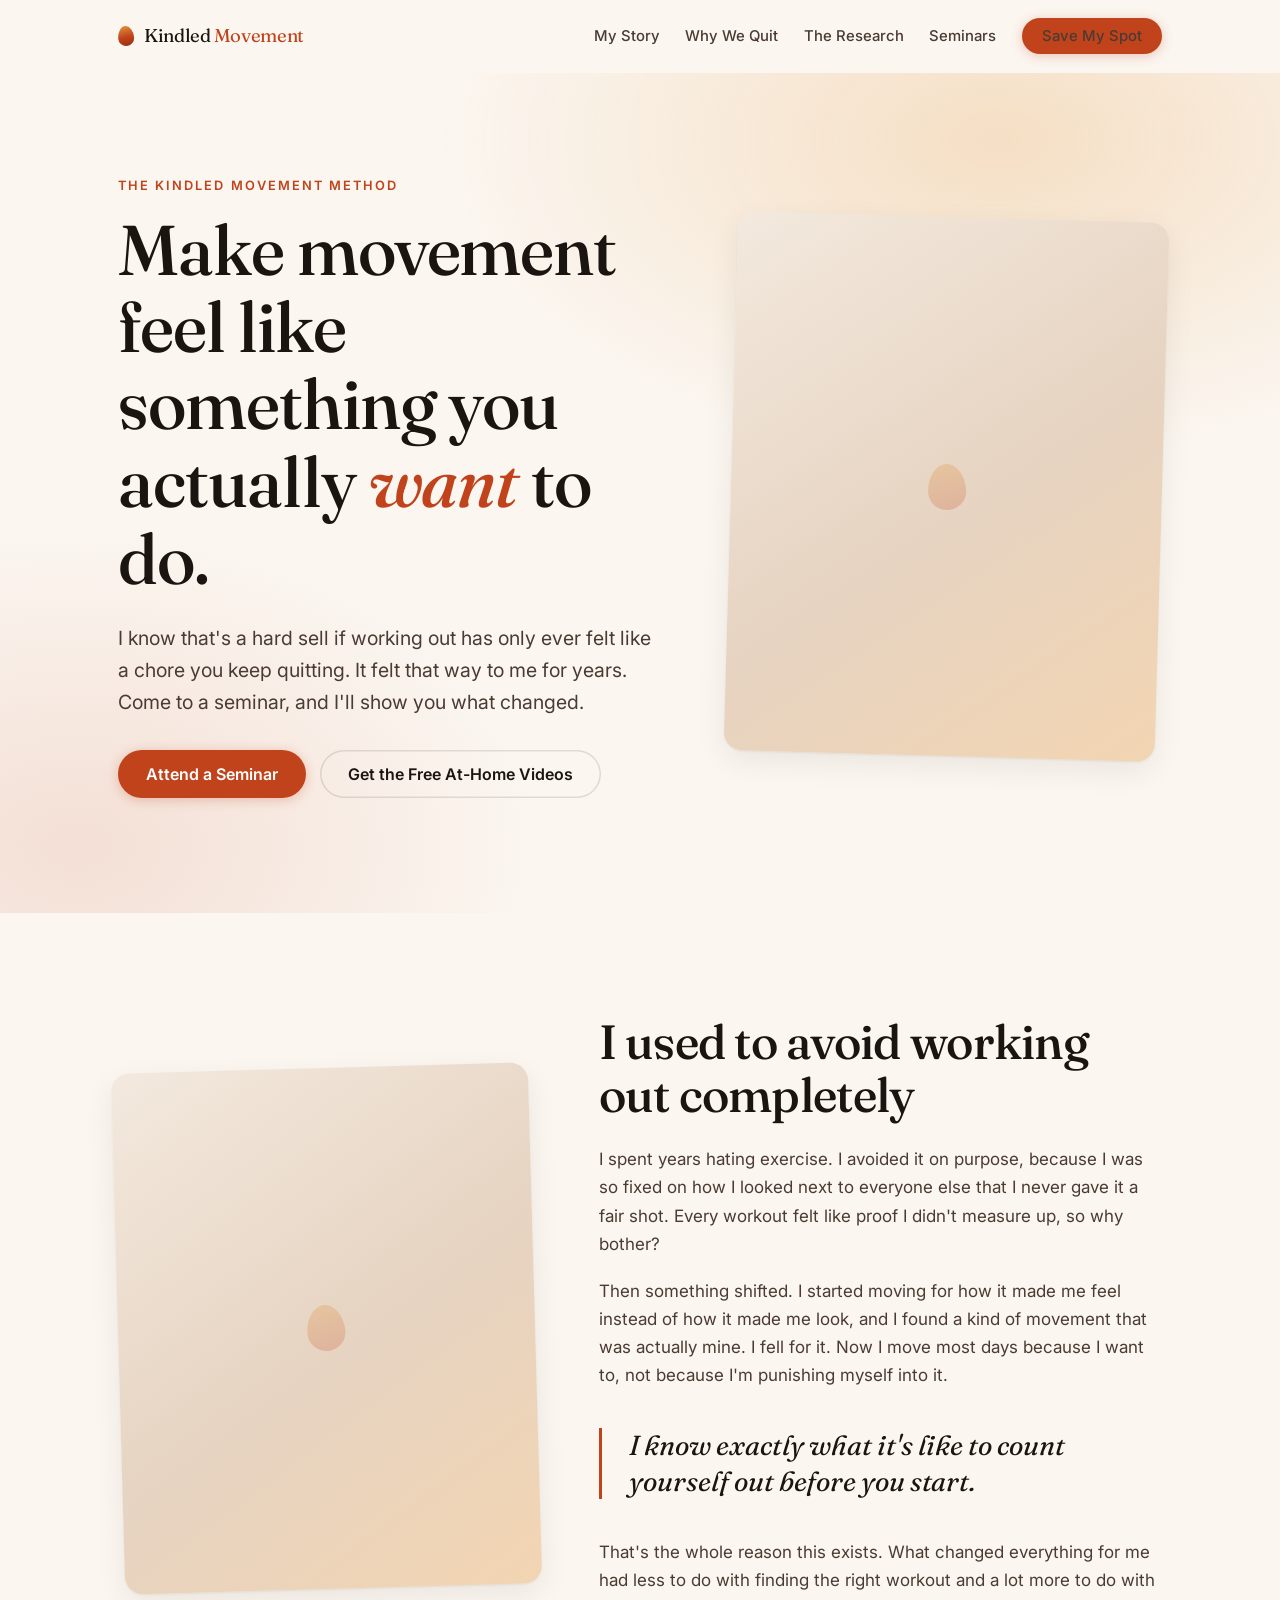
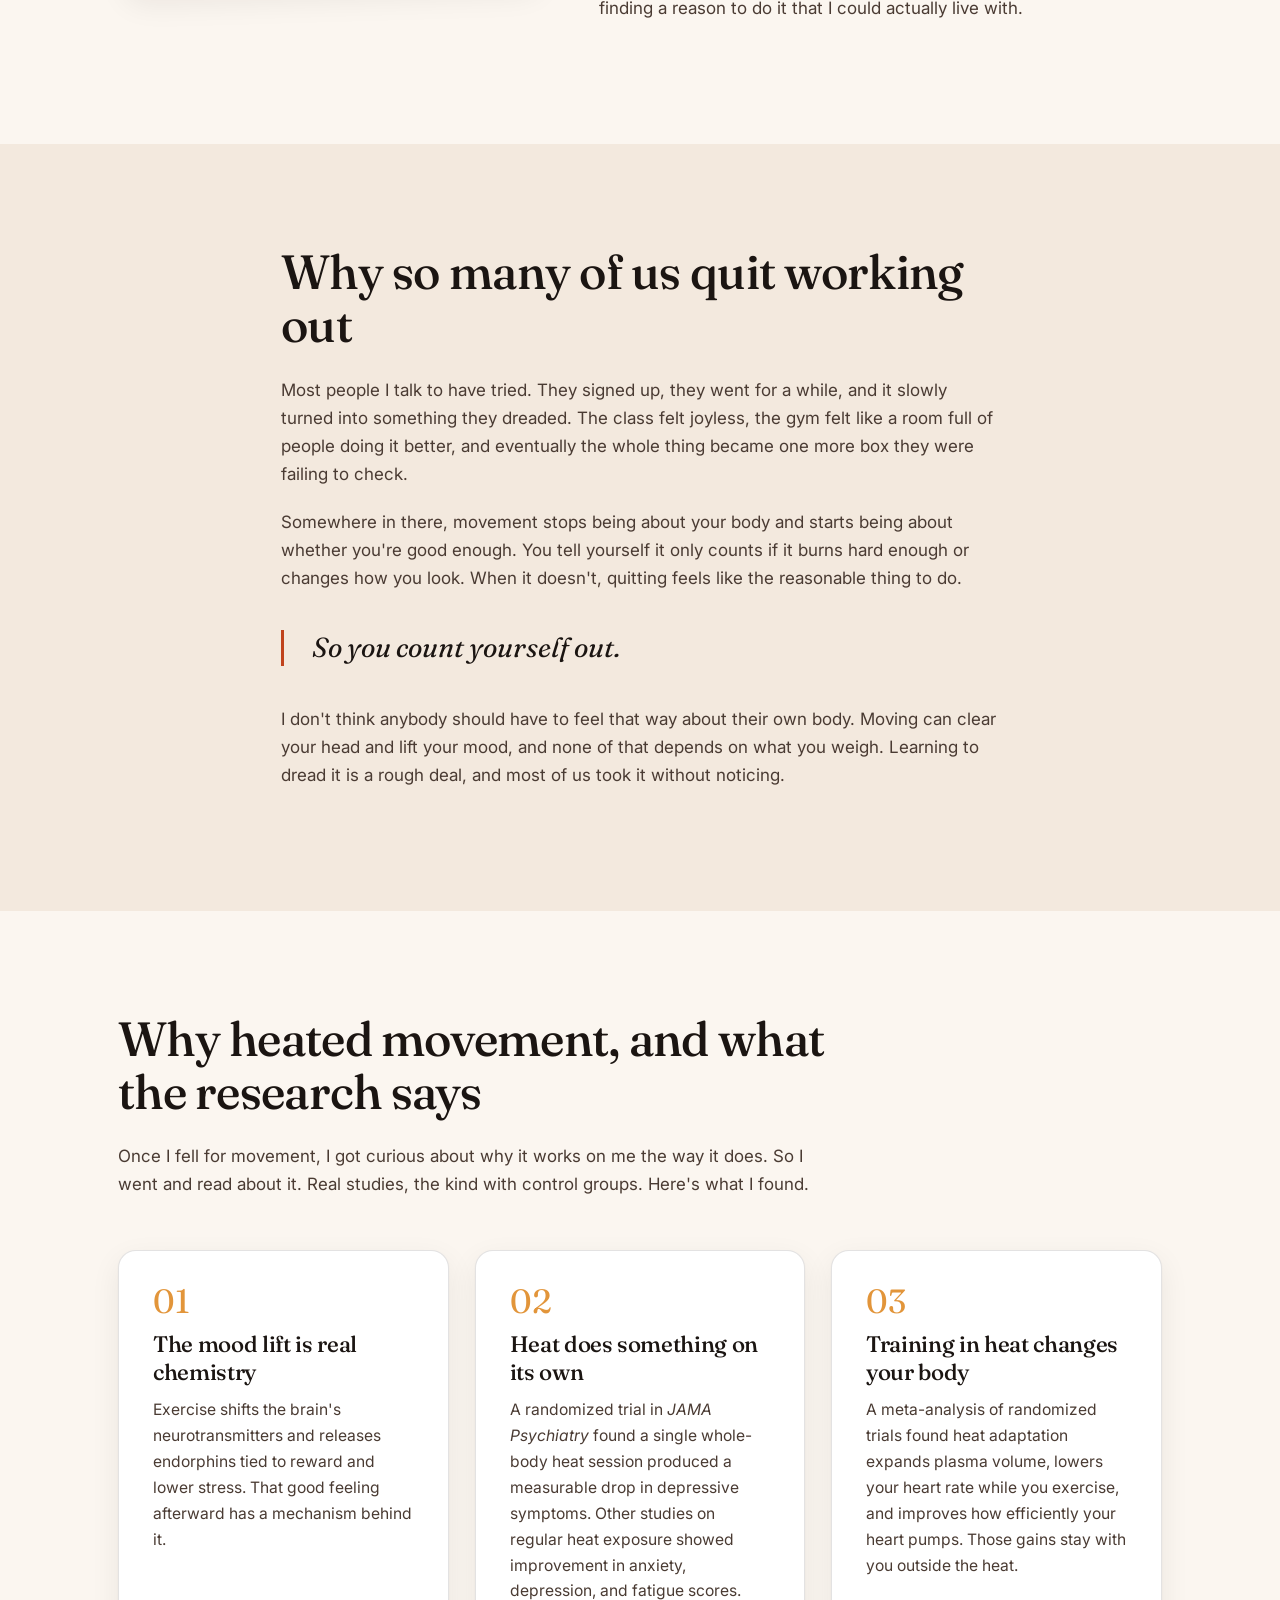
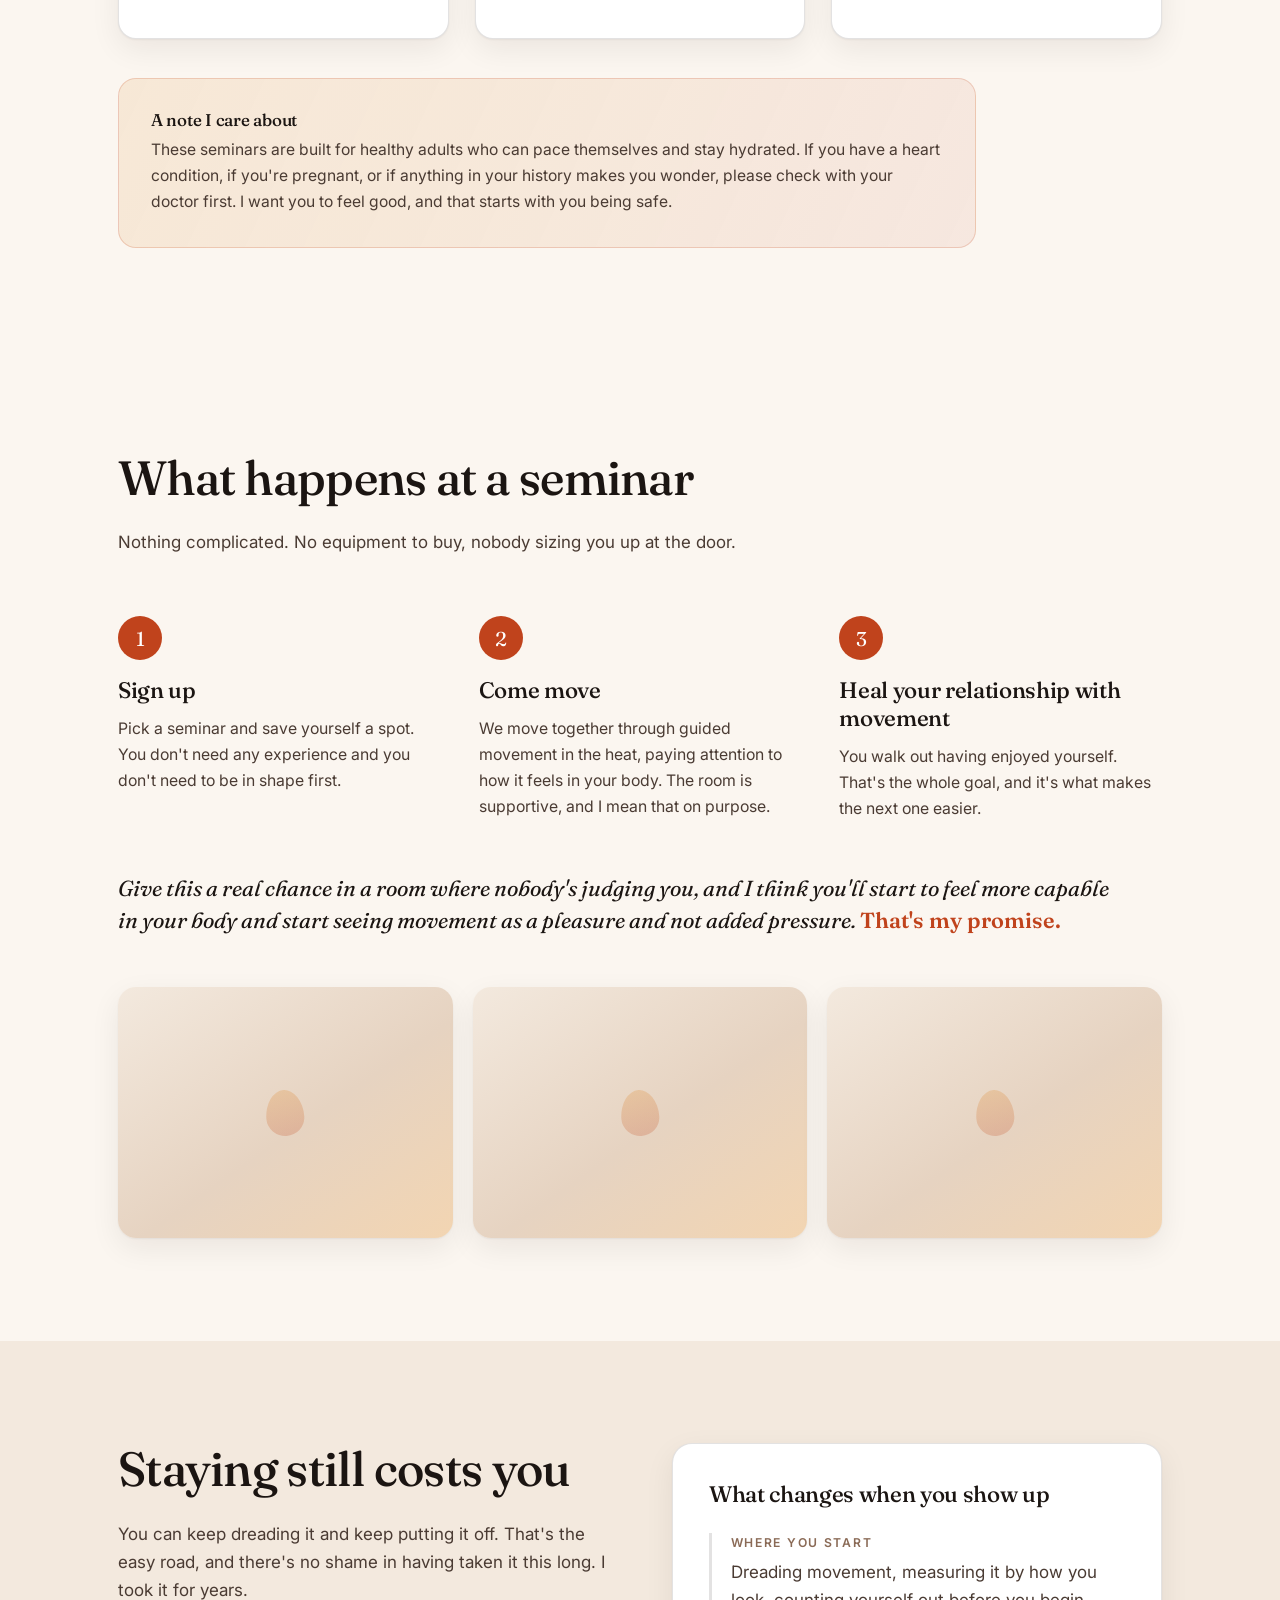
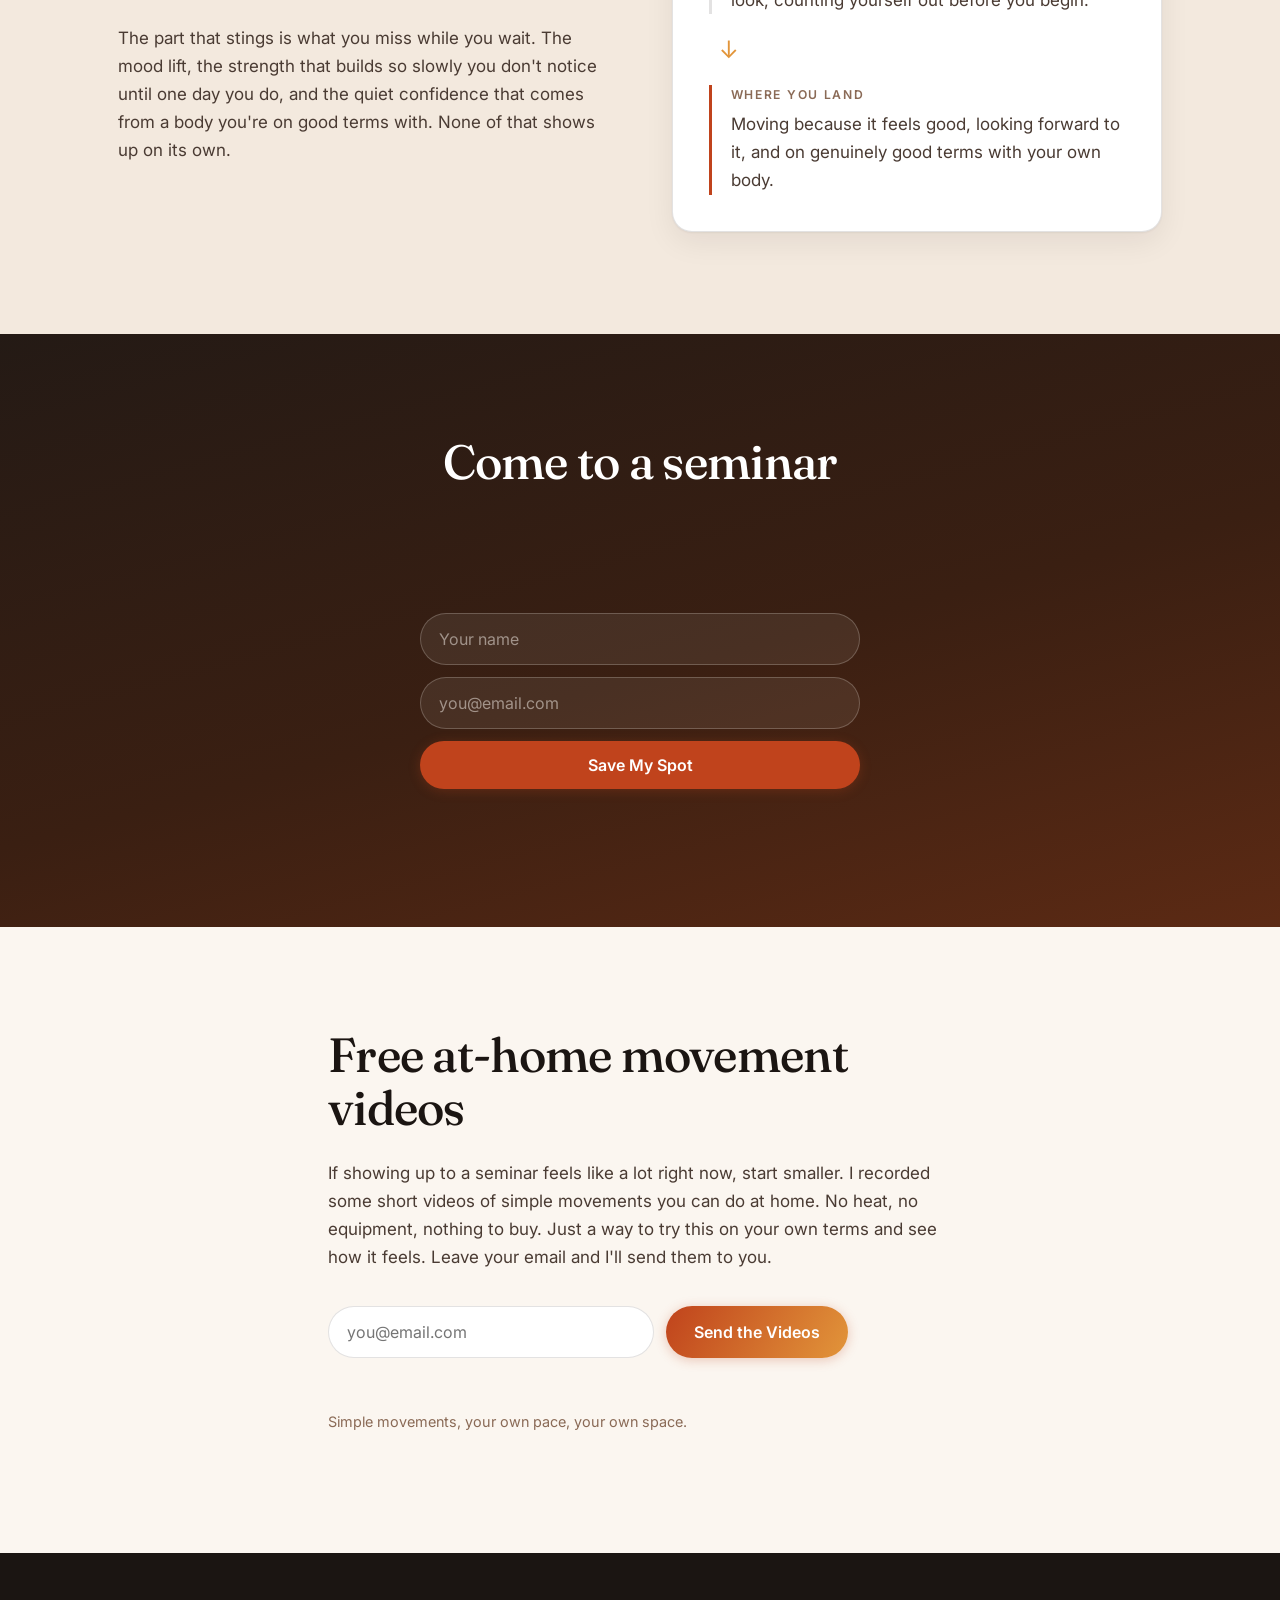
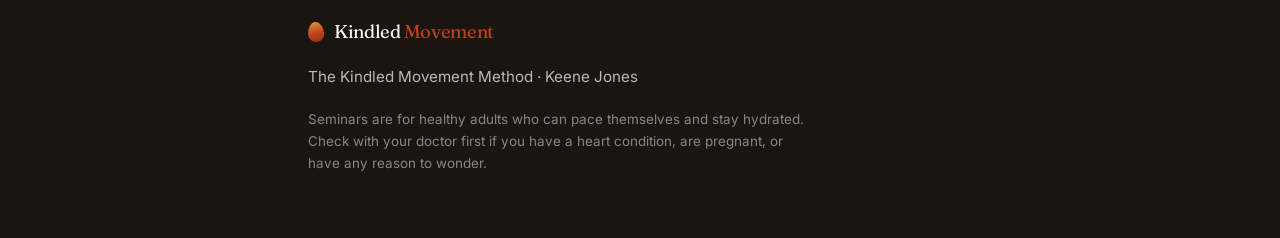
==== index.html @ 134e5f59 "Build The Kindled Movement Method landing site Static landing page for Keene Jones' movement seminar" ====
<!doctype html>
<html lang="en">
<head>
<meta charset="utf-8">
<meta name="viewport" content="width=device-width, initial-scale=1">
<title>The Kindled Movement Method | Keene Jones</title>
<meta name="description" content="Movement seminars built on how it makes you feel, not how it makes you look. Heated group movement for people who have counted themselves out.">
<meta name="robots" content="noindex, nofollow">
<meta property="og:title" content="The Kindled Movement Method">
<meta property="og:description" content="Make movement feel like something you actually want to do.">
<meta property="og:type" content="website">
<link rel="preconnect" href="https://fonts.googleapis.com">
<link rel="preconnect" href="https://fonts.gstatic.com" crossorigin>
<link href="https://fonts.googleapis.com/css2?family=Fraunces:opsz,wght@9..144,400;9..144,500;9..144,600&family=Inter:wght@400;500;600&display=swap" rel="stylesheet">
<link rel="stylesheet" href="styles.css">
<link rel="icon" href="data:image/svg+xml,<svg xmlns='http://www.w3.org/2000/svg' viewBox='0 0 100 100'><text y='.9em' font-size='90'>&#128293;</text></svg>">
</head>
<body>

<a class="skip" href="#main">Skip to content</a>

<header class="nav" id="nav">
  <div class="wrap nav-in">
    <a class="mark" href="#top">
      <span class="mark-flame" aria-hidden="true"></span>
      <span class="mark-text">Kindled<em>Movement</em></span>
    </a>
    <button class="nav-toggle" aria-expanded="false" aria-controls="nav-links"><span></span><span></span><span></span><span class="sr">Menu</span></button>
    <nav class="nav-links" id="nav-links">
      <a href="#story">My Story</a>
      <a href="#why">Why We Quit</a>
      <a href="#research">The Research</a>
      <a href="#seminar">Seminars</a>
      <a class="btn btn-sm" href="#signup">Save My Spot</a>
    </nav>
  </div>
</header>

<main id="main">

<section class="hero" id="top">
  <div class="hero-bg" aria-hidden="true"></div>
  <div class="wrap hero-in">
    <div class="hero-copy">
      <p class="eyebrow">The Kindled Movement Method</p>
      <h1>Make movement feel like something you actually <em>want</em> to do.</h1>
      <p class="lede">I know that's a hard sell if working out has only ever felt like a chore you keep quitting. It felt that way to me for years. Come to a seminar, and I'll show you what changed.</p>
      <div class="cta-row">
        <a class="btn" href="#signup">Attend a Seminar</a>
        <a class="btn btn-ghost" href="#videos">Get the Free At-Home Videos</a>
      </div>
    </div>
    <figure class="hero-fig">
      <div class="ph ph-portrait" data-slot="hero"></div>
    </figure>
  </div>
</section>

<section class="section story" id="story">
  <div class="wrap grid-2">
    <figure class="story-fig">
      <div class="ph ph-portrait" data-slot="story"></div>
    </figure>
    <div class="prose">
      <h2>I used to avoid working out completely</h2>
      <p>I spent years hating exercise. I avoided it on purpose, because I was so fixed on how I looked next to everyone else that I never gave it a fair shot. Every workout felt like proof I didn't measure up, so why bother?</p>
      <p>Then something shifted. I started moving for how it made me feel instead of how it made me look, and I found a kind of movement that was actually mine. I fell for it. Now I move most days because I want to, not because I'm punishing myself into it.</p>
      <p class="pull">I know exactly what it's like to count yourself out before you start.</p>
      <p>That's the whole reason this exists. What changed everything for me had less to do with finding the right workout and a lot more to do with finding a reason to do it that I could actually live with.</p>
    </div>
  </div>
</section>

<section class="section band" id="why">
  <div class="wrap prose prose-wide">
    <h2>Why so many of us quit working out</h2>
    <p>Most people I talk to have tried. They signed up, they went for a while, and it slowly turned into something they dreaded. The class felt joyless, the gym felt like a room full of people doing it better, and eventually the whole thing became one more box they were failing to check.</p>
    <p>Somewhere in there, movement stops being about your body and starts being about whether you're good enough. You tell yourself it only counts if it burns hard enough or changes how you look. When it doesn't, quitting feels like the reasonable thing to do.</p>
    <p class="pull">So you count yourself out.</p>
    <p>I don't think anybody should have to feel that way about their own body. Moving can clear your head and lift your mood, and none of that depends on what you weigh. Learning to dread it is a rough deal, and most of us took it without noticing.</p>
  </div>
</section>

<section class="section research" id="research">
  <div class="wrap">
    <div class="sec-head">
      <h2>Why heated movement, and what the research says</h2>
      <p class="sec-sub">Once I fell for movement, I got curious about why it works on me the way it does. So I went and read about it. Real studies, the kind with control groups. Here's what I found.</p>
    </div>
    <ol class="cards">
      <li class="card">
        <span class="card-num">01</span>
        <h3>The mood lift is real chemistry</h3>
        <p>Exercise shifts the brain's neurotransmitters and releases endorphins tied to reward and lower stress. That good feeling afterward has a mechanism behind it.</p>
      </li>
      <li class="card">
        <span class="card-num">02</span>
        <h3>Heat does something on its own</h3>
        <p>A randomized trial in <em>JAMA Psychiatry</em> found a single whole-body heat session produced a measurable drop in depressive symptoms. Other studies on regular heat exposure showed improvement in anxiety, depression, and fatigue scores.</p>
      </li>
      <li class="card">
        <span class="card-num">03</span>
        <h3>Training in heat changes your body</h3>
        <p>A meta-analysis of randomized trials found heat adaptation expands plasma volume, lowers your heart rate while you exercise, and improves how efficiently your heart pumps. Those gains stay with you outside the heat.</p>
      </li>
    </ol>
    <aside class="note">
      <h4>A note I care about</h4>
      <p>These seminars are built for healthy adults who can pace themselves and stay hydrated. If you have a heart condition, if you're pregnant, or if anything in your history makes you wonder, please check with your doctor first. I want you to feel good, and that starts with you being safe.</p>
    </aside>
  </div>
</section>

<section class="section seminar" id="seminar">
  <div class="wrap">
    <div class="sec-head">
      <h2>What happens at a seminar</h2>
      <p class="sec-sub">Nothing complicated. No equipment to buy, nobody sizing you up at the door.</p>
    </div>
    <ol class="steps">
      <li class="step">
        <span class="step-n">1</span>
        <h3>Sign up</h3>
        <p>Pick a seminar and save yourself a spot. You don't need any experience and you don't need to be in shape first.</p>
      </li>
      <li class="step">
        <span class="step-n">2</span>
        <h3>Come move</h3>
        <p>We move together through guided movement in the heat, paying attention to how it feels in your body. The room is supportive, and I mean that on purpose.</p>
      </li>
      <li class="step">
        <span class="step-n">3</span>
        <h3>Heal your relationship with movement</h3>
        <p>You walk out having enjoyed yourself. That's the whole goal, and it's what makes the next one easier.</p>
      </li>
    </ol>
    <p class="promise">Give this a real chance in a room where nobody's judging you, and I think you'll start to feel more capable in your body and start seeing movement as a pleasure and not added pressure. <strong>That's my promise.</strong></p>
    <div class="strip">
      <div class="ph ph-wide" data-slot="strip-1"></div>
      <div class="ph ph-wide" data-slot="strip-2"></div>
      <div class="ph ph-wide" data-slot="strip-3"></div>
    </div>
  </div>
</section>

<section class="section band cost">
  <div class="wrap">
    <div class="grid-2 cost-in">
      <div class="prose">
        <h2>Staying still costs you</h2>
        <p>You can keep dreading it and keep putting it off. That's the easy road, and there's no shame in having taken it this long. I took it for years.</p>
        <p>The part that stings is what you miss while you wait. The mood lift, the strength that builds so slowly you don't notice until one day you do, and the quiet confidence that comes from a body you're on good terms with. None of that shows up on its own.</p>
      </div>
      <div class="shift">
        <h3>What changes when you show up</h3>
        <div class="shift-row">
          <p class="shift-label">Where you start</p>
          <p class="shift-val">Dreading movement, measuring it by how you look, counting yourself out before you begin.</p>
        </div>
        <div class="shift-arrow" aria-hidden="true">&#8595;</div>
        <div class="shift-row shift-end">
          <p class="shift-label">Where you land</p>
          <p class="shift-val">Moving because it feels good, looking forward to it, and on genuinely good terms with your own body.</p>
        </div>
      </div>
    </div>
  </div>
</section>

<section class="section signup" id="signup">
  <div class="wrap narrow center">
    <h2>Come to a seminar</h2>
    <p class="lede">One is enough to feel the difference. Come move with us and see what happens.</p>
    <form class="form" id="spot-form" novalidate>
      <label class="sr" for="spot-name">Your name</label>
      <input id="spot-name" name="name" type="text" placeholder="Your name" autocomplete="name" required>
      <label class="sr" for="spot-email">Your email</label>
      <input id="spot-email" name="email" type="email" placeholder="you@email.com" autocomplete="email" required>
      <button class="btn" type="submit">Save My Spot</button>
      <p class="form-msg" role="status" aria-live="polite"></p>
    </form>
  </div>
</section>

<section class="section videos" id="videos">
  <div class="wrap narrow">
    <h2>Free at-home movement videos</h2>
    <p>If showing up to a seminar feels like a lot right now, start smaller. I recorded some short videos of simple movements you can do at home. No heat, no equipment, nothing to buy. Just a way to try this on your own terms and see how it feels. Leave your email and I'll send them to you.</p>
    <form class="form form-inline" id="video-form" novalidate>
      <label class="sr" for="vid-email">Your email</label>
      <input id="vid-email" name="email" type="email" placeholder="you@email.com" autocomplete="email" required>
      <button class="btn btn-glow" type="submit">Send the Videos</button>
      <p class="form-msg" role="status" aria-live="polite"></p>
    </form>
    <p class="fine">Simple movements, your own pace, your own space.</p>
  </div>
</section>

</main>

<footer class="footer">
  <div class="wrap footer-in">
    <p class="mark mark-foot"><span class="mark-flame" aria-hidden="true"></span> <span class="mark-text">Kindled<em>Movement</em></span></p>
    <p class="footer-by">The Kindled Movement Method &middot; Keene Jones</p>
    <p class="footer-fine">Seminars are for healthy adults who can pace themselves and stay hydrated. Check with your doctor first if you have a heart condition, are pregnant, or have any reason to wonder.</p>
  </div>
</footer>

<script src="script.js"></script>
</body>
</html>
---- styles.css ----
/* The Kindled Movement Method -- Keene Jones */

:root{
  --ink:#1B1512;
  --ink-soft:#4A3B33;
  --paper:#FBF6F0;
  --paper-2:#F3E9DE;
  --ember:#C0431C;
  --ember-dk:#96300F;
  --glow:#E2953A;
  --clay:#8A6A56;
  --line:rgba(27,21,18,.12);
  --shadow:0 1px 2px rgba(27,21,18,.05), 0 10px 30px rgba(27,21,18,.07);
  --sans:"Inter",-apple-system,BlinkMacSystemFont,"Segoe UI",Helvetica,Arial,sans-serif;
  --serif:"Fraunces",Georgia,"Times New Roman",serif;
  --wrap:1140px;
  --pad:clamp(20px,5vw,48px);
}

*,*::before,*::after{box-sizing:border-box}
html{-webkit-text-size-adjust:100%;scroll-behavior:smooth}
@media (prefers-reduced-motion:reduce){html{scroll-behavior:auto}}

body{
  margin:0;
  background:var(--paper);
  color:var(--ink);
  font-family:var(--sans);
  font-size:17px;
  line-height:1.65;
  -webkit-font-smoothing:antialiased;
}

img{max-width:100%;display:block}
h1,h2,h3,h4{font-family:var(--serif);font-weight:500;line-height:1.1;letter-spacing:-.015em;margin:0 0 .5em}
h1{font-size:clamp(2.5rem,6vw,4.4rem)}
h2{font-size:clamp(1.9rem,4vw,3rem)}
h3{font-size:clamp(1.15rem,2vw,1.4rem);line-height:1.25}
p{margin:0 0 1.15em}
em{font-style:italic}

.wrap{width:100%;max-width:var(--wrap);margin:0 auto;padding-inline:var(--pad)}
.wrap.narrow{max-width:720px}
.center{text-align:center}
.sr{position:absolute;width:1px;height:1px;padding:0;margin:-1px;overflow:hidden;clip:rect(0 0 0 0);white-space:nowrap;border:0}
.skip{position:absolute;left:-9999px;top:0;background:var(--ink);color:var(--paper);padding:12px 18px;z-index:100}
.skip:focus{left:8px;top:8px}
:focus-visible{outline:2.5px solid var(--ember);outline-offset:3px;border-radius:2px}

/* ---------- nav ---------- */
.nav{position:sticky;top:0;z-index:50;background:rgba(251,246,240,.86);backdrop-filter:blur(12px);border-bottom:1px solid transparent;transition:border-color .25s,box-shadow .25s}
.nav.stuck{border-bottom-color:var(--line);box-shadow:0 4px 20px rgba(27,21,18,.05)}
.nav-in{display:flex;align-items:center;justify-content:space-between;gap:16px;min-height:72px}
.mark{display:inline-flex;align-items:center;gap:10px;text-decoration:none;color:var(--ink)}
.mark-flame{width:16px;height:20px;flex:none;border-radius:50% 50% 50% 50%/60% 60% 40% 40%;background:linear-gradient(170deg,var(--glow),var(--ember) 55%,var(--ember-dk));transform:rotate(-4deg)}
.mark-text{font-family:var(--serif);font-size:1.16rem;letter-spacing:-.02em}
.mark-text em{font-style:normal;color:var(--ember);margin-left:.18em}
.nav-links{display:flex;align-items:center;gap:clamp(14px,2vw,28px)}
.nav-links a{color:var(--ink-soft);text-decoration:none;font-size:.93rem;font-weight:500}
.nav-links a:hover{color:var(--ember)}
.nav-toggle{display:none;background:none;border:0;padding:10px;cursor:pointer}
.nav-toggle span:not(.sr){display:block;width:22px;height:2px;background:var(--ink);margin:4px 0;transition:transform .25s,opacity .25s}
.nav-toggle[aria-expanded="true"] span:nth-child(1){transform:translateY(6px) rotate(45deg)}
.nav-toggle[aria-expanded="true"] span:nth-child(2){opacity:0}
.nav-toggle[aria-expanded="true"] span:nth-child(3){transform:translateY(-6px) rotate(-45deg)}

/* ---------- buttons ---------- */
.btn{
  display:inline-block;background:var(--ember);color:#fff;text-decoration:none;
  font-family:var(--sans);font-size:1rem;font-weight:600;line-height:1;
  padding:16px 28px;border:0;border-radius:999px;cursor:pointer;
  box-shadow:0 2px 12px rgba(192,67,28,.28);transition:transform .18s,box-shadow .18s,background .18s;
}
.btn:hover{background:var(--ember-dk);transform:translateY(-2px);box-shadow:0 8px 22px rgba(192,67,28,.32)}
.btn:active{transform:translateY(0)}
.btn-sm{padding:11px 20px;font-size:.9rem}
.btn-ghost{background:transparent;color:var(--ink);box-shadow:inset 0 0 0 1.5px var(--line)}
.btn-ghost:hover{background:transparent;color:var(--ember);box-shadow:inset 0 0 0 1.5px var(--ember);transform:translateY(-2px)}
.btn-glow{background:linear-gradient(120deg,var(--ember),var(--glow))}
.btn-glow:hover{background:linear-gradient(120deg,var(--ember-dk),var(--ember))}

/* ---------- hero ---------- */
.hero{position:relative;overflow:hidden;padding-block:clamp(48px,8vw,104px) clamp(56px,9vw,120px)}
.hero-bg{position:absolute;inset:0;z-index:0;background:
  radial-gradient(900px 520px at 78% 8%,rgba(226,149,58,.24),transparent 62%),
  radial-gradient(700px 480px at 6% 92%,rgba(192,67,28,.13),transparent 66%);}
.hero-in{position:relative;z-index:1;display:grid;grid-template-columns:1.12fr .88fr;gap:clamp(32px,5vw,72px);align-items:center}
.eyebrow{font-size:.8rem;font-weight:600;letter-spacing:.16em;text-transform:uppercase;color:var(--ember);margin-bottom:1.1em}
.hero h1{margin-bottom:.34em}
.hero h1 em{font-style:italic;color:var(--ember)}
.lede{font-size:clamp(1.06rem,1.6vw,1.22rem);color:var(--ink-soft);max-width:54ch}
.cta-row{display:flex;flex-wrap:wrap;gap:14px;margin-top:2rem}

/* ---------- image placeholders ---------- */
.ph{
  position:relative;width:100%;border-radius:18px;overflow:hidden;background:
    linear-gradient(145deg,var(--paper-2),#E6D3C1 55%,rgba(226,149,58,.34));
  box-shadow:var(--shadow);
}
.ph::after{
  content:"";position:absolute;left:50%;top:50%;width:38px;height:46px;transform:translate(-50%,-50%) rotate(-4deg);
  border-radius:50% 50% 50% 50%/60% 60% 40% 40%;
  background:linear-gradient(170deg,rgba(226,149,58,.55),rgba(192,67,28,.45));opacity:.5;
}
.ph.has-img::after{display:none}
.ph-portrait{aspect-ratio:4/5}
.ph-wide{aspect-ratio:4/3}
.ph img{width:100%;height:100%;object-fit:cover;display:block}
.hero-fig,.story-fig{margin:0}
.hero-fig .ph{transform:rotate(1.6deg)}
.story-fig .ph{transform:rotate(-1.6deg)}

/* ---------- sections ---------- */
.section{padding-block:clamp(56px,8vw,112px)}
.band{background:var(--paper-2)}
.grid-2{display:grid;grid-template-columns:.85fr 1.15fr;gap:clamp(32px,5vw,72px);align-items:center}
.prose{max-width:62ch}
.prose-wide{max-width:74ch;margin-inline:auto}
.prose p,.videos p{color:var(--ink-soft)}
.pull{font-family:var(--serif);font-size:clamp(1.3rem,2.4vw,1.72rem);line-height:1.3;color:var(--ink)!important;font-style:italic;border-left:3px solid var(--ember);padding-left:1em;margin-block:1.4em}
.sec-head{max-width:66ch;margin-bottom:clamp(32px,4vw,56px)}
.sec-sub{color:var(--ink-soft);font-size:1.06rem;margin:0}

/* ---------- research cards ---------- */
.cards{list-style:none;margin:0;padding:0;display:grid;grid-template-columns:repeat(auto-fit,minmax(265px,1fr));gap:clamp(16px,2vw,26px)}
.card{background:#fff;border:1px solid var(--line);border-radius:18px;padding:clamp(24px,3vw,34px);box-shadow:var(--shadow);transition:transform .22s,box-shadow .22s}
.card:hover{transform:translateY(-4px);box-shadow:0 14px 34px rgba(27,21,18,.1)}
.card-num{display:block;font-family:var(--serif);font-size:2.1rem;color:var(--glow);line-height:1;margin-bottom:.35em}
.card p{color:var(--ink-soft);margin:0;font-size:.98rem}
.note{margin-top:clamp(26px,3vw,40px);background:linear-gradient(115deg,rgba(226,149,58,.14),rgba(192,67,28,.08));border:1px solid rgba(192,67,28,.2);border-radius:18px;padding:clamp(22px,3vw,32px);max-width:78ch}
.note h4{font-size:1.06rem;margin-bottom:.45em}
.note p{margin:0;color:var(--ink-soft);font-size:.98rem}

/* ---------- steps ---------- */
.steps{list-style:none;margin:0;padding:0;display:grid;grid-template-columns:repeat(auto-fit,minmax(255px,1fr));gap:clamp(20px,3vw,38px);counter-reset:s}
.step{position:relative;padding-top:8px}
.step-n{display:inline-flex;align-items:center;justify-content:center;width:44px;height:44px;border-radius:50%;background:var(--ember);color:#fff;font-family:var(--serif);font-size:1.25rem;margin-bottom:1rem}
.step p{color:var(--ink-soft);margin:0;font-size:.99rem}
.promise{max-width:72ch;margin:clamp(34px,4vw,54px) 0 0;font-family:var(--serif);font-size:clamp(1.1rem,1.9vw,1.36rem);line-height:1.45;font-style:italic;color:var(--ink)}
.promise strong{font-style:normal;font-weight:600;color:var(--ember)}
.strip{display:grid;grid-template-columns:repeat(3,1fr);gap:clamp(12px,1.6vw,20px);margin-top:clamp(34px,4vw,56px)}

/* ---------- cost / shift ---------- */
.cost-in{grid-template-columns:1fr 1fr;align-items:start}
.shift{background:#fff;border:1px solid var(--line);border-radius:20px;padding:clamp(24px,3vw,36px);box-shadow:var(--shadow)}
.shift h3{margin-bottom:1.1em}
.shift-row{border-left:3px solid var(--line);padding-left:1.1em}
.shift-end{border-left-color:var(--ember)}
.shift-label{font-size:.76rem;font-weight:600;letter-spacing:.14em;text-transform:uppercase;color:var(--clay);margin-bottom:.4em}
.shift-val{margin:0;color:var(--ink-soft)}
.shift-arrow{font-size:1.5rem;color:var(--glow);margin:1rem 0 1rem .4em}

/* ---------- forms ---------- */
.signup{background:linear-gradient(165deg,#241A15,#3A1F12 55%,#5C2A14);color:var(--paper)}
.signup h2{color:#fff}
.signup .lede{color:rgba(251,246,240,.78);margin-inline:auto}
.form{display:grid;gap:12px;max-width:440px;margin:2.2rem auto 0}
.form-inline{grid-template-columns:1fr auto;max-width:520px;margin-inline:0}
.form input{
  font-family:var(--sans);font-size:1rem;padding:15px 18px;border-radius:999px;
  border:1.5px solid var(--line);background:#fff;color:var(--ink);width:100%;
}
.signup .form input{border-color:rgba(251,246,240,.22);background:rgba(251,246,240,.08);color:#fff}
.signup .form input::placeholder{color:rgba(251,246,240,.5)}
.form-msg{grid-column:1/-1;margin:.3rem 0 0;font-size:.92rem;min-height:1.3em}
.form-msg.ok{color:var(--glow)}
.form-msg.err{color:#E06A4A}
.videos .fine{font-size:.9rem;color:var(--clay);margin-top:1rem}

/* ---------- footer ---------- */
.footer{background:var(--ink);color:rgba(251,246,240,.72);padding-block:clamp(40px,5vw,64px)}
.footer-in{display:grid;gap:10px;max-width:760px}
.mark-foot{color:var(--paper);align-items:center;display:inline-flex;gap:10px;margin:0 0 .4em}
.footer-by{margin:0;font-size:.95rem}
.footer-fine{margin:.6em 0 0;font-size:.84rem;color:rgba(251,246,240,.5);max-width:62ch}

/* ---------- reveal ---------- */
.reveal{opacity:0;transform:translateY(18px);transition:opacity .7s ease,transform .7s ease}
.reveal.in{opacity:1;transform:none}
@media (prefers-reduced-motion:reduce){
  .reveal{opacity:1;transform:none;transition:none}
  .btn:hover,.card:hover{transform:none}
}

/* ---------- responsive ---------- */
@media (max-width:900px){
  .hero-in,.grid-2,.cost-in{grid-template-columns:1fr}
  .hero-fig{order:-1;max-width:380px}
  .story-fig{max-width:420px}
  .hero-fig .ph,.story-fig .ph{transform:none}
  .strip{grid-template-columns:1fr 1fr}
  .strip > :nth-child(3){display:none}
}
@media (max-width:720px){
  body{font-size:16px}
  .nav-toggle{display:block}
  .nav-links{
    position:absolute;left:0;right:0;top:100%;flex-direction:column;align-items:flex-start;
    gap:4px;padding:12px var(--pad) 22px;background:var(--paper);border-bottom:1px solid var(--line);
    box-shadow:0 12px 24px rgba(27,21,18,.08);display:none;
  }
  .nav-links.open{display:flex}
  .nav-links a{padding:10px 0;font-size:1rem}
  .nav-links .btn{margin-top:8px}
  .form-inline{grid-template-columns:1fr}
}
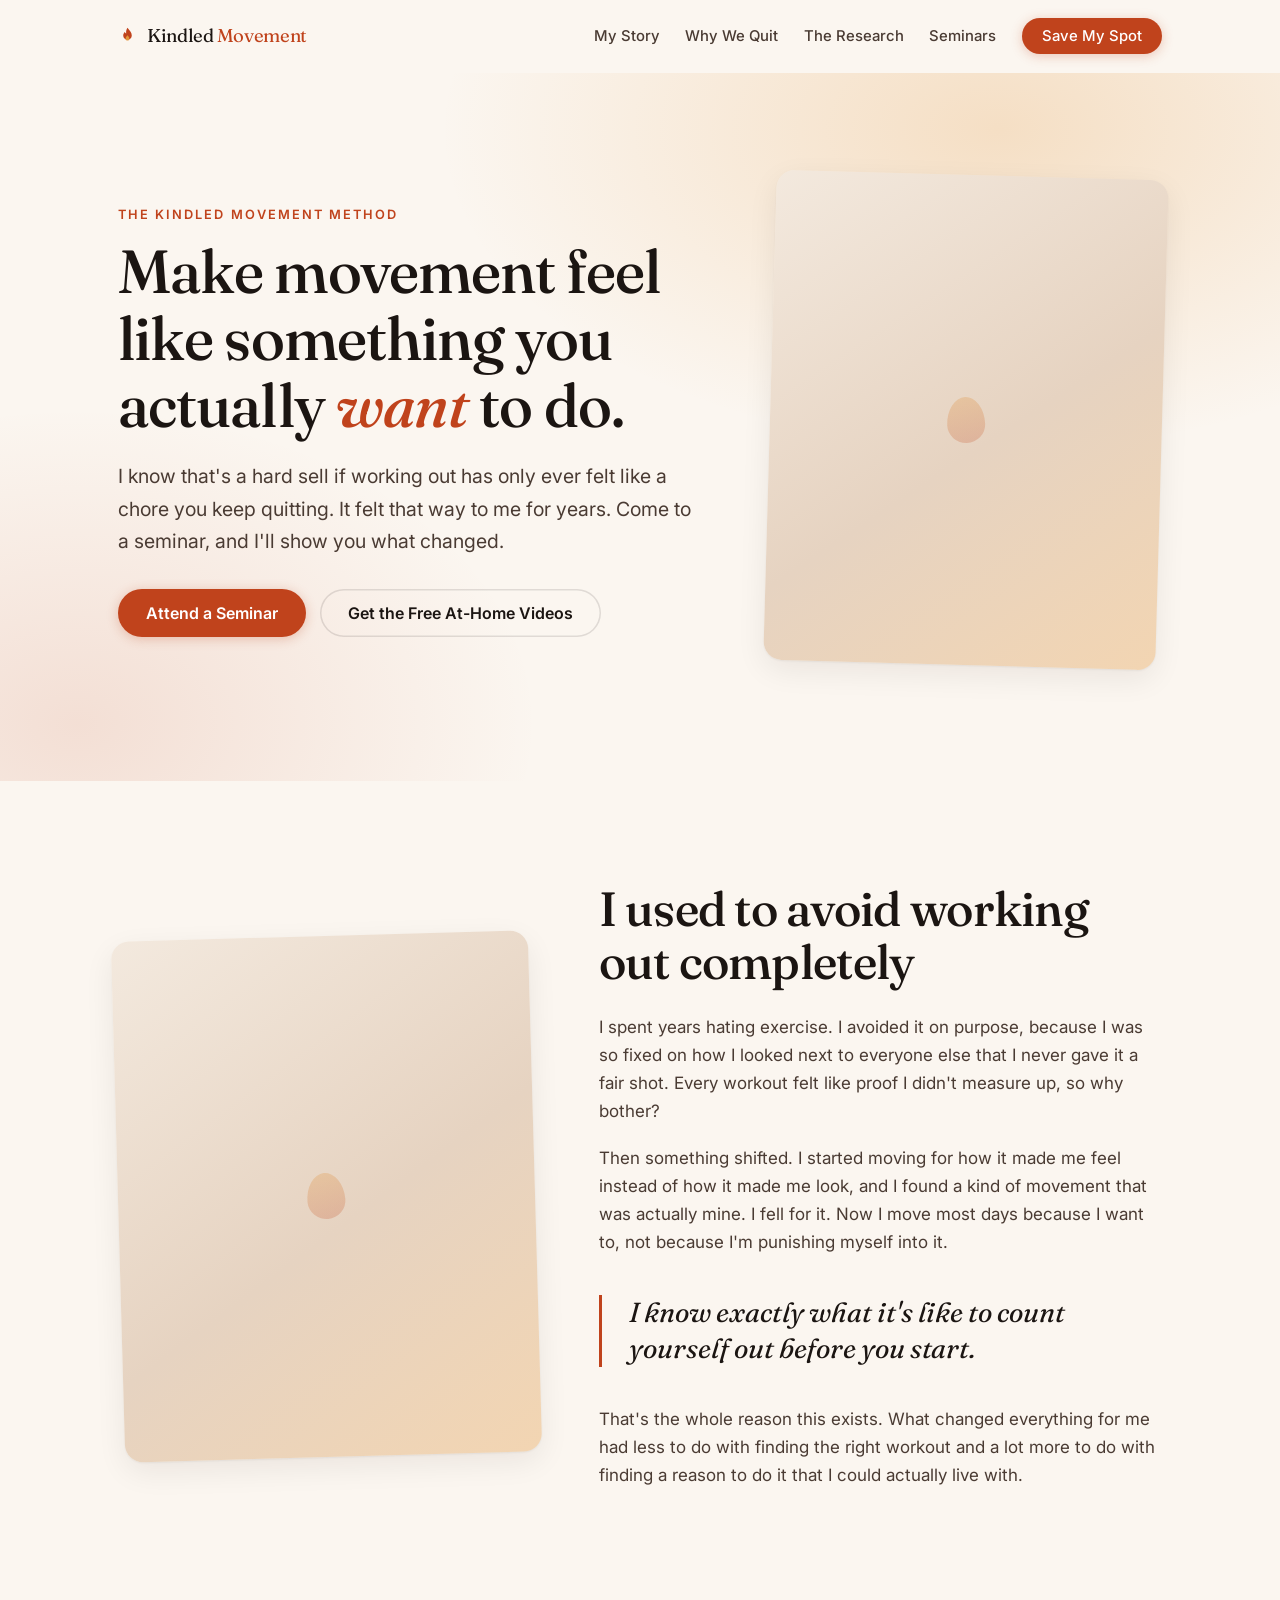
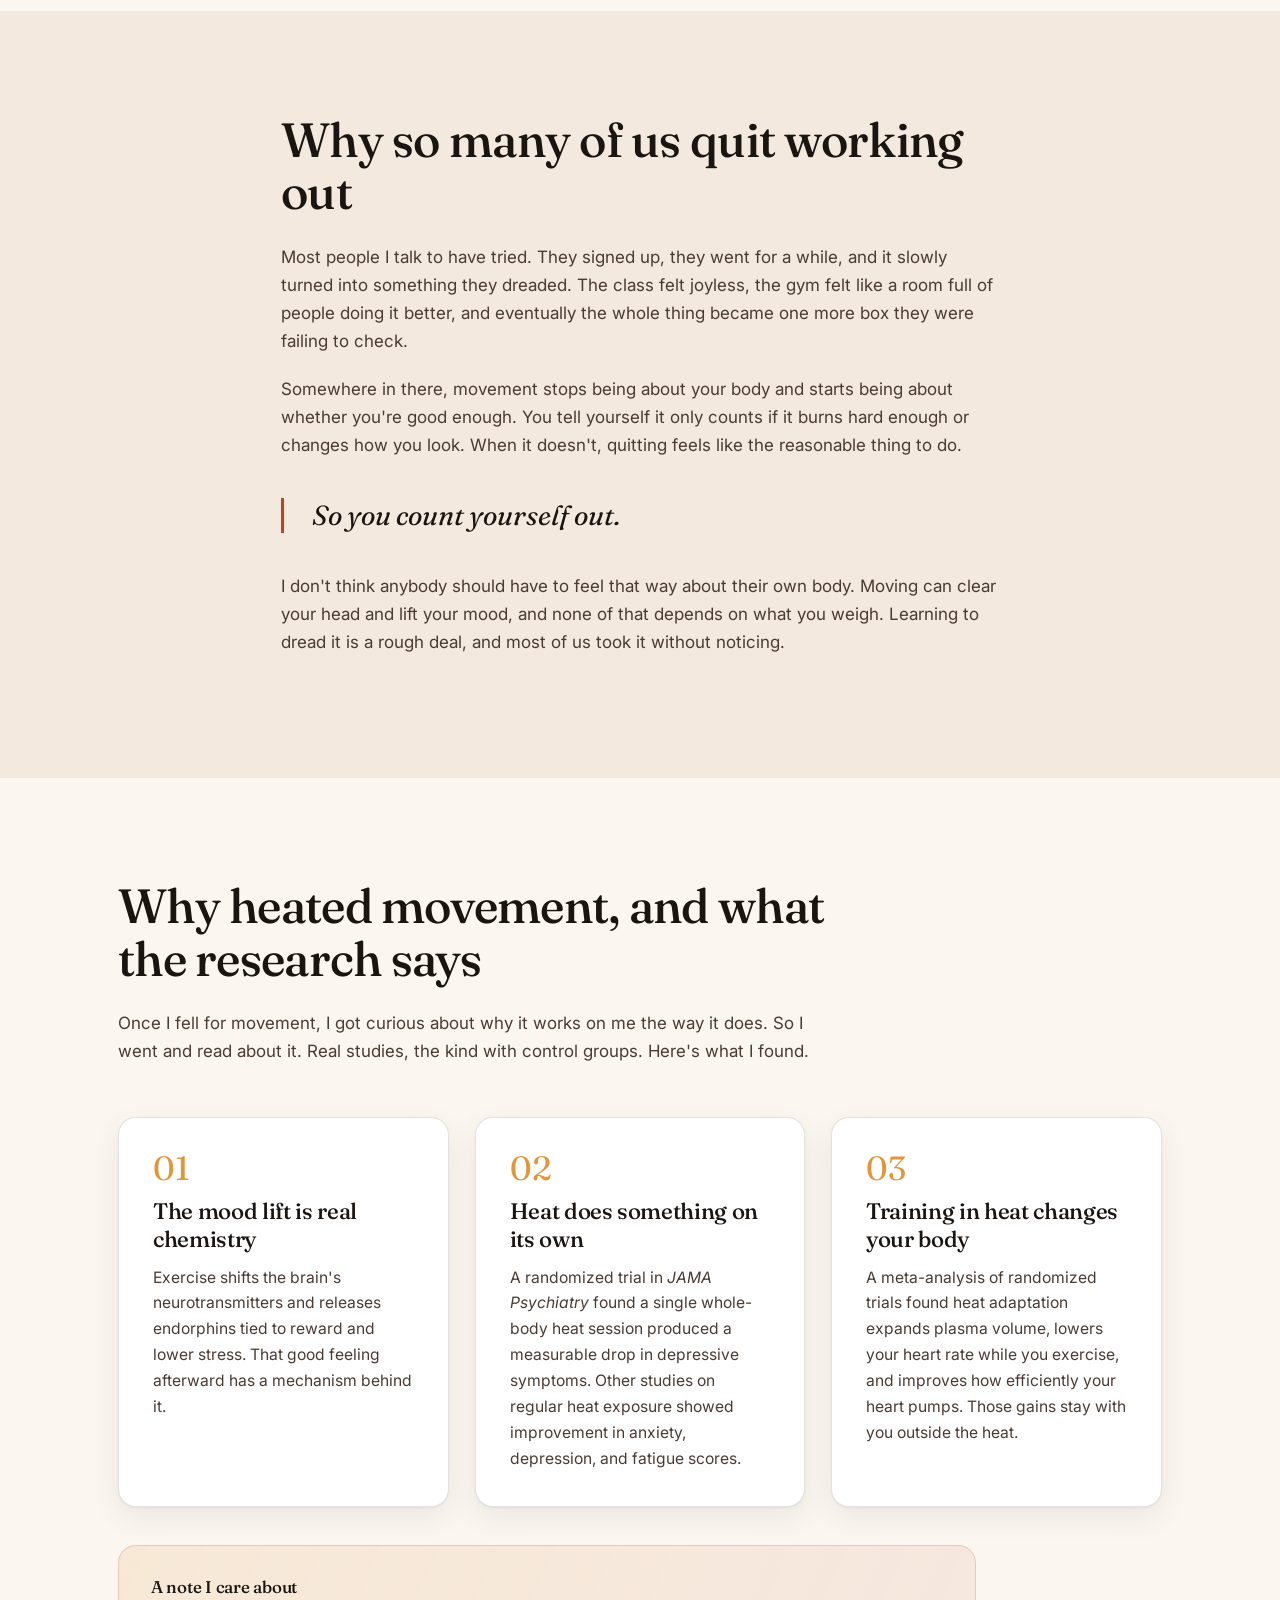
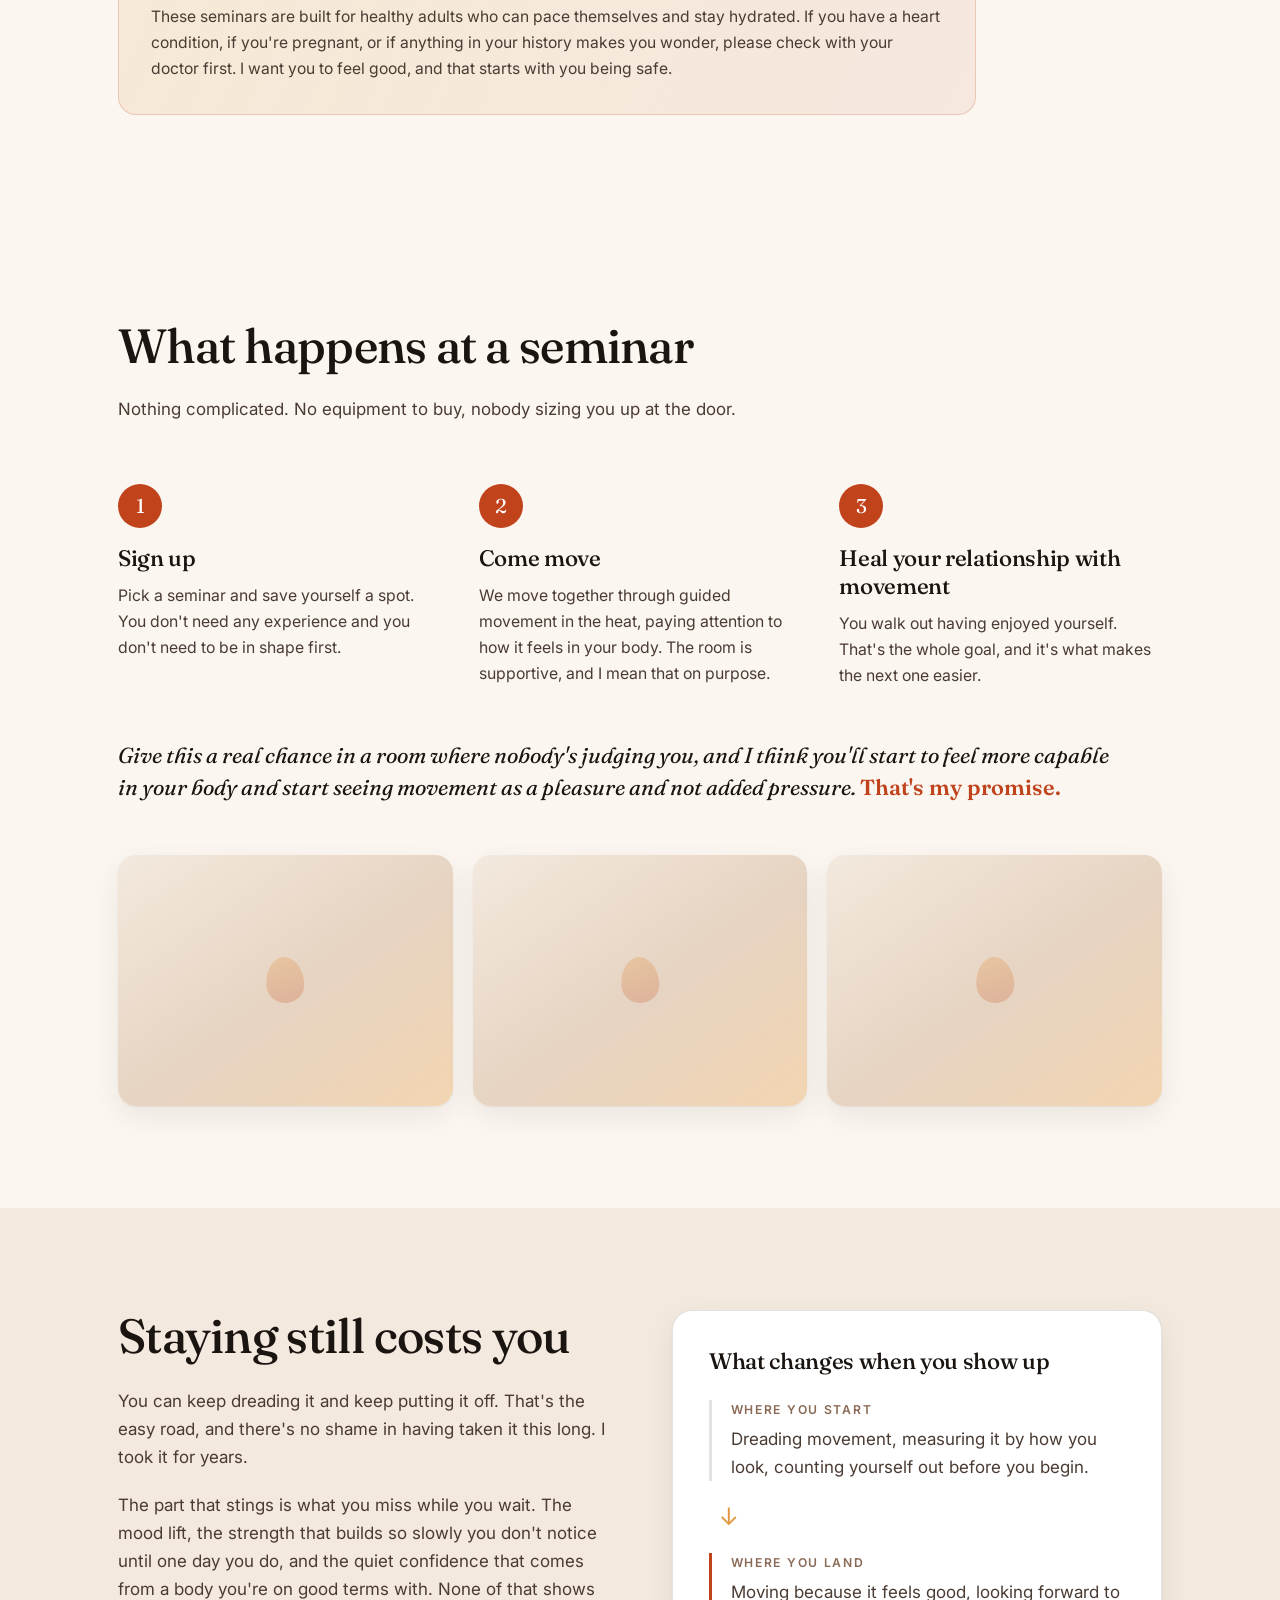
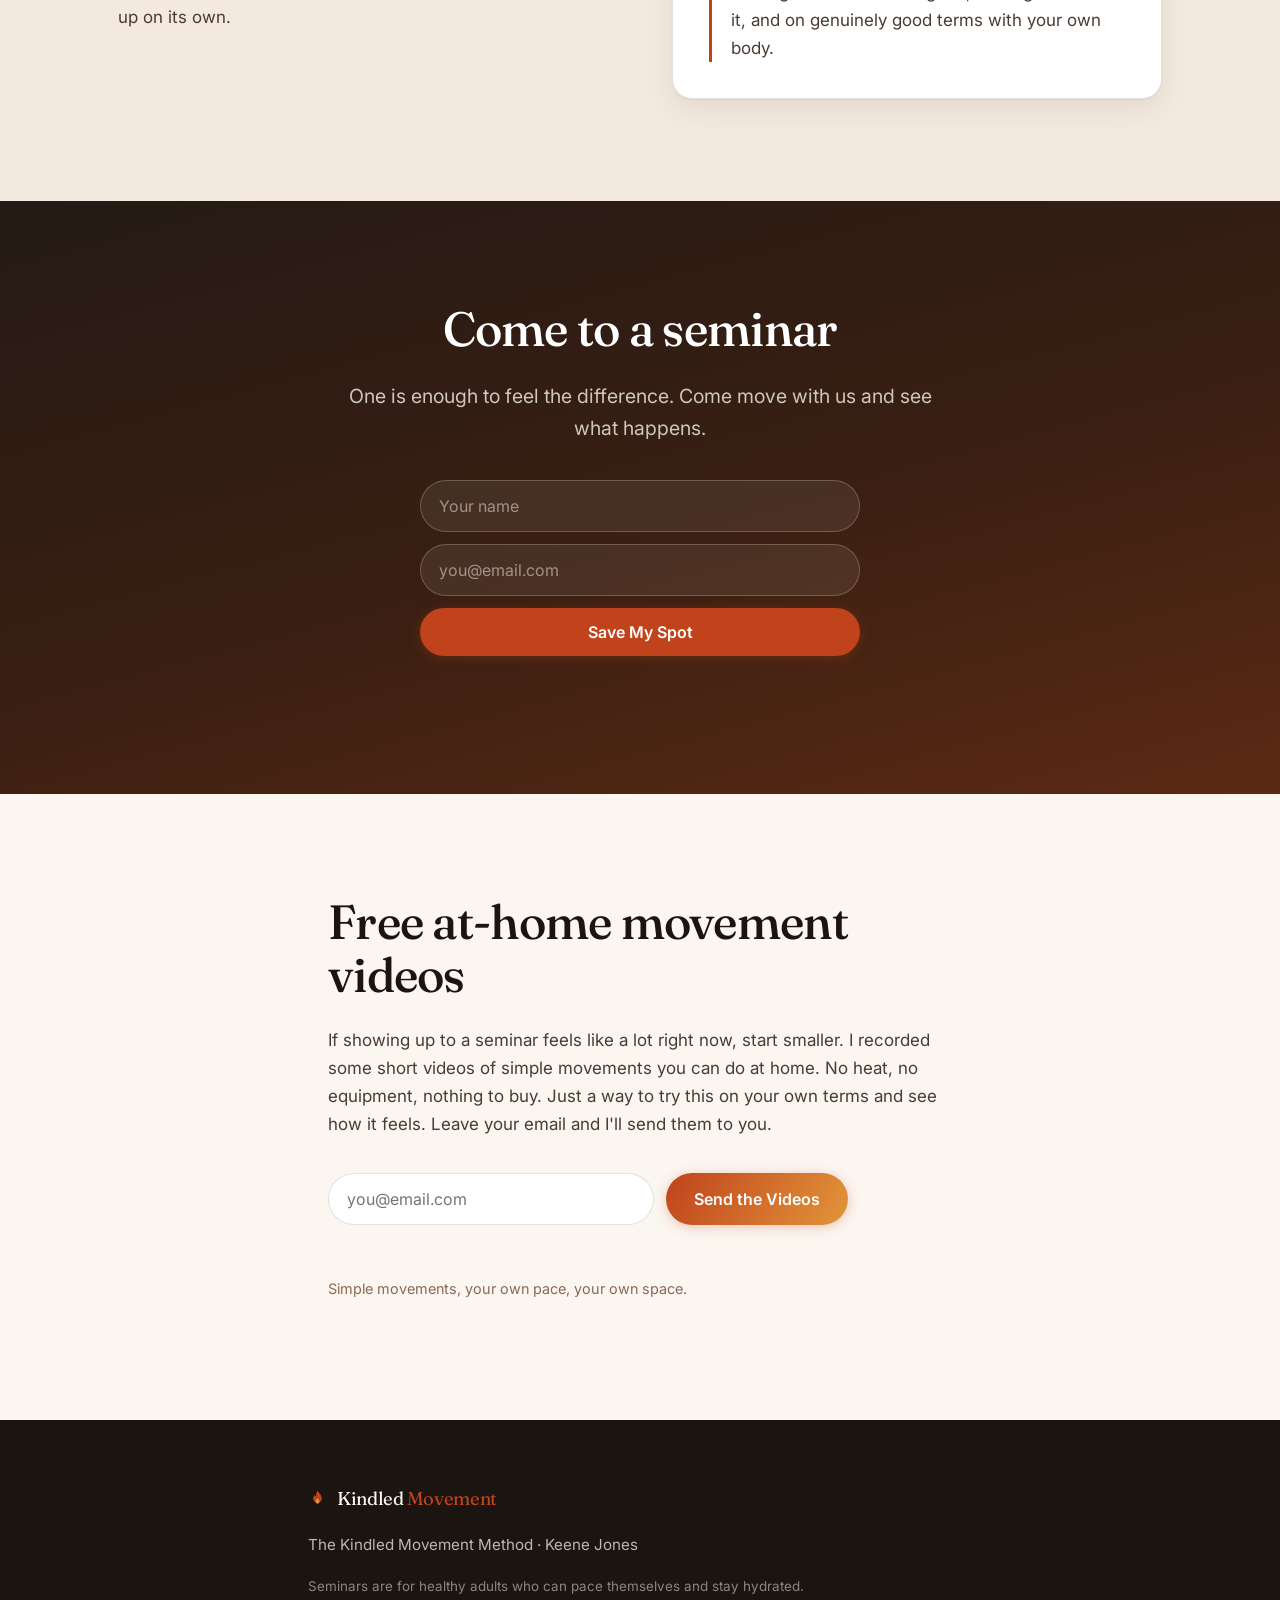
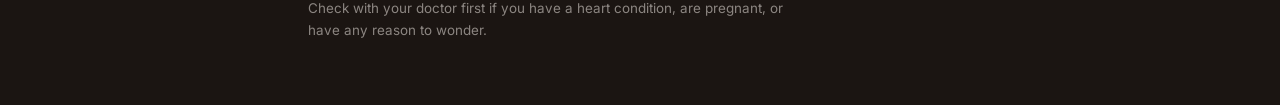
==== commit 58309599: "Fix nav CTA contrast and give the wordmark a real flame The .nav-links a rule outranked .btn on spec" ====
--- a/index.html
+++ b/index.html
@@ -22,7 +22,7 @@
 <header class="nav" id="nav">
   <div class="wrap nav-in">
     <a class="mark" href="#top">
-      <span class="mark-flame" aria-hidden="true"></span>
+      <svg class="mark-flame" viewBox="0 0 24 24" aria-hidden="true"><path d="M12 1.6c3.2 4.2 5.4 6 5.4 9.7a5.4 5.4 0 0 1-10.8 0c0-1.8.8-3.2 1.9-4.5.5 1 1.1 1.7 1.9 2.1-.5-2.7.2-5 1.6-7.3z"/><path class="mark-core" d="M12 11c1.5 1.9 2.4 2.8 2.4 4.4a2.4 2.4 0 0 1-4.8 0c0-1.6.9-2.5 2.4-4.4z"/></svg>
       <span class="mark-text">Kindled<em>Movement</em></span>
     </a>
     <button class="nav-toggle" aria-expanded="false" aria-controls="nav-links"><span></span><span></span><span></span><span class="sr">Menu</span></button>
@@ -51,7 +51,7 @@
       </div>
     </div>
     <figure class="hero-fig">
-      <div class="ph ph-portrait" data-slot="hero"></div>
+      <div class="ph ph-portrait" data-slot="hero" data-alt="Keene Jones"></div>
     </figure>
   </div>
 </section>
@@ -59,7 +59,7 @@
 <section class="section story" id="story">
   <div class="wrap grid-2">
     <figure class="story-fig">
-      <div class="ph ph-portrait" data-slot="story"></div>
+      <div class="ph ph-portrait" data-slot="story" data-alt="Keene Jones moving"></div>
     </figure>
     <div class="prose">
       <h2>I used to avoid working out completely</h2>
@@ -136,9 +136,9 @@
     </ol>
     <p class="promise">Give this a real chance in a room where nobody's judging you, and I think you'll start to feel more capable in your body and start seeing movement as a pleasure and not added pressure. <strong>That's my promise.</strong></p>
     <div class="strip">
-      <div class="ph ph-wide" data-slot="strip-1"></div>
-      <div class="ph ph-wide" data-slot="strip-2"></div>
-      <div class="ph ph-wide" data-slot="strip-3"></div>
+      <div class="ph ph-wide" data-slot="strip-1" data-alt="A moment from a movement session"></div>
+      <div class="ph ph-wide" data-slot="strip-2" data-alt="A moment from a movement session"></div>
+      <div class="ph ph-wide" data-slot="strip-3" data-alt="A moment from a movement session"></div>
     </div>
   </div>
 </section>
@@ -200,7 +200,7 @@
 
 <footer class="footer">
   <div class="wrap footer-in">
-    <p class="mark mark-foot"><span class="mark-flame" aria-hidden="true"></span> <span class="mark-text">Kindled<em>Movement</em></span></p>
+    <p class="mark mark-foot"><svg class="mark-flame" viewBox="0 0 24 24" aria-hidden="true"><path d="M12 1.6c3.2 4.2 5.4 6 5.4 9.7a5.4 5.4 0 0 1-10.8 0c0-1.8.8-3.2 1.9-4.5.5 1 1.1 1.7 1.9 2.1-.5-2.7.2-5 1.6-7.3z"/><path class="mark-core" d="M12 11c1.5 1.9 2.4 2.8 2.4 4.4a2.4 2.4 0 0 1-4.8 0c0-1.6.9-2.5 2.4-4.4z"/></svg> <span class="mark-text">Kindled<em>Movement</em></span></p>
     <p class="footer-by">The Kindled Movement Method &middot; Keene Jones</p>
     <p class="footer-fine">Seminars are for healthy adults who can pace themselves and stay hydrated. Check with your doctor first if you have a heart condition, are pregnant, or have any reason to wonder.</p>
   </div>
--- a/styles.css
+++ b/styles.css
@@ -33,7 +33,7 @@
 
 img{max-width:100%;display:block}
 h1,h2,h3,h4{font-family:var(--serif);font-weight:500;line-height:1.1;letter-spacing:-.015em;margin:0 0 .5em}
-h1{font-size:clamp(2.5rem,6vw,4.4rem)}
+h1{font-size:clamp(2.4rem,5vw,3.8rem)}
 h2{font-size:clamp(1.9rem,4vw,3rem)}
 h3{font-size:clamp(1.15rem,2vw,1.4rem);line-height:1.25}
 p{margin:0 0 1.15em}
@@ -52,12 +52,15 @@
 .nav.stuck{border-bottom-color:var(--line);box-shadow:0 4px 20px rgba(27,21,18,.05)}
 .nav-in{display:flex;align-items:center;justify-content:space-between;gap:16px;min-height:72px}
 .mark{display:inline-flex;align-items:center;gap:10px;text-decoration:none;color:var(--ink)}
-.mark-flame{width:16px;height:20px;flex:none;border-radius:50% 50% 50% 50%/60% 60% 40% 40%;background:linear-gradient(170deg,var(--glow),var(--ember) 55%,var(--ember-dk));transform:rotate(-4deg)}
+.mark-flame{width:19px;height:22px;flex:none;fill:var(--ember)}
+.mark-flame .mark-core{fill:var(--glow)}
 .mark-text{font-family:var(--serif);font-size:1.16rem;letter-spacing:-.02em}
 .mark-text em{font-style:normal;color:var(--ember);margin-left:.18em}
 .nav-links{display:flex;align-items:center;gap:clamp(14px,2vw,28px)}
 .nav-links a{color:var(--ink-soft);text-decoration:none;font-size:.93rem;font-weight:500}
 .nav-links a:hover{color:var(--ember)}
+.nav-links a.btn{color:#fff}
+.nav-links a.btn:hover{color:#fff}
 .nav-toggle{display:none;background:none;border:0;padding:10px;cursor:pointer}
 .nav-toggle span:not(.sr){display:block;width:22px;height:2px;background:var(--ink);margin:4px 0;transition:transform .25s,opacity .25s}
 .nav-toggle[aria-expanded="true"] span:nth-child(1){transform:translateY(6px) rotate(45deg)}
@@ -84,9 +87,9 @@
 .hero-bg{position:absolute;inset:0;z-index:0;background:
   radial-gradient(900px 520px at 78% 8%,rgba(226,149,58,.24),transparent 62%),
   radial-gradient(700px 480px at 6% 92%,rgba(192,67,28,.13),transparent 66%);}
-.hero-in{position:relative;z-index:1;display:grid;grid-template-columns:1.12fr .88fr;gap:clamp(32px,5vw,72px);align-items:center}
+.hero-in{position:relative;z-index:1;display:grid;grid-template-columns:1.2fr .8fr;gap:clamp(32px,5vw,72px);align-items:center}
 .eyebrow{font-size:.8rem;font-weight:600;letter-spacing:.16em;text-transform:uppercase;color:var(--ember);margin-bottom:1.1em}
-.hero h1{margin-bottom:.34em}
+.hero h1{margin-bottom:.34em;max-width:16ch}
 .hero h1 em{font-style:italic;color:var(--ember)}
 .lede{font-size:clamp(1.06rem,1.6vw,1.22rem);color:var(--ink-soft);max-width:54ch}
 .cta-row{display:flex;flex-wrap:wrap;gap:14px;margin-top:2rem}
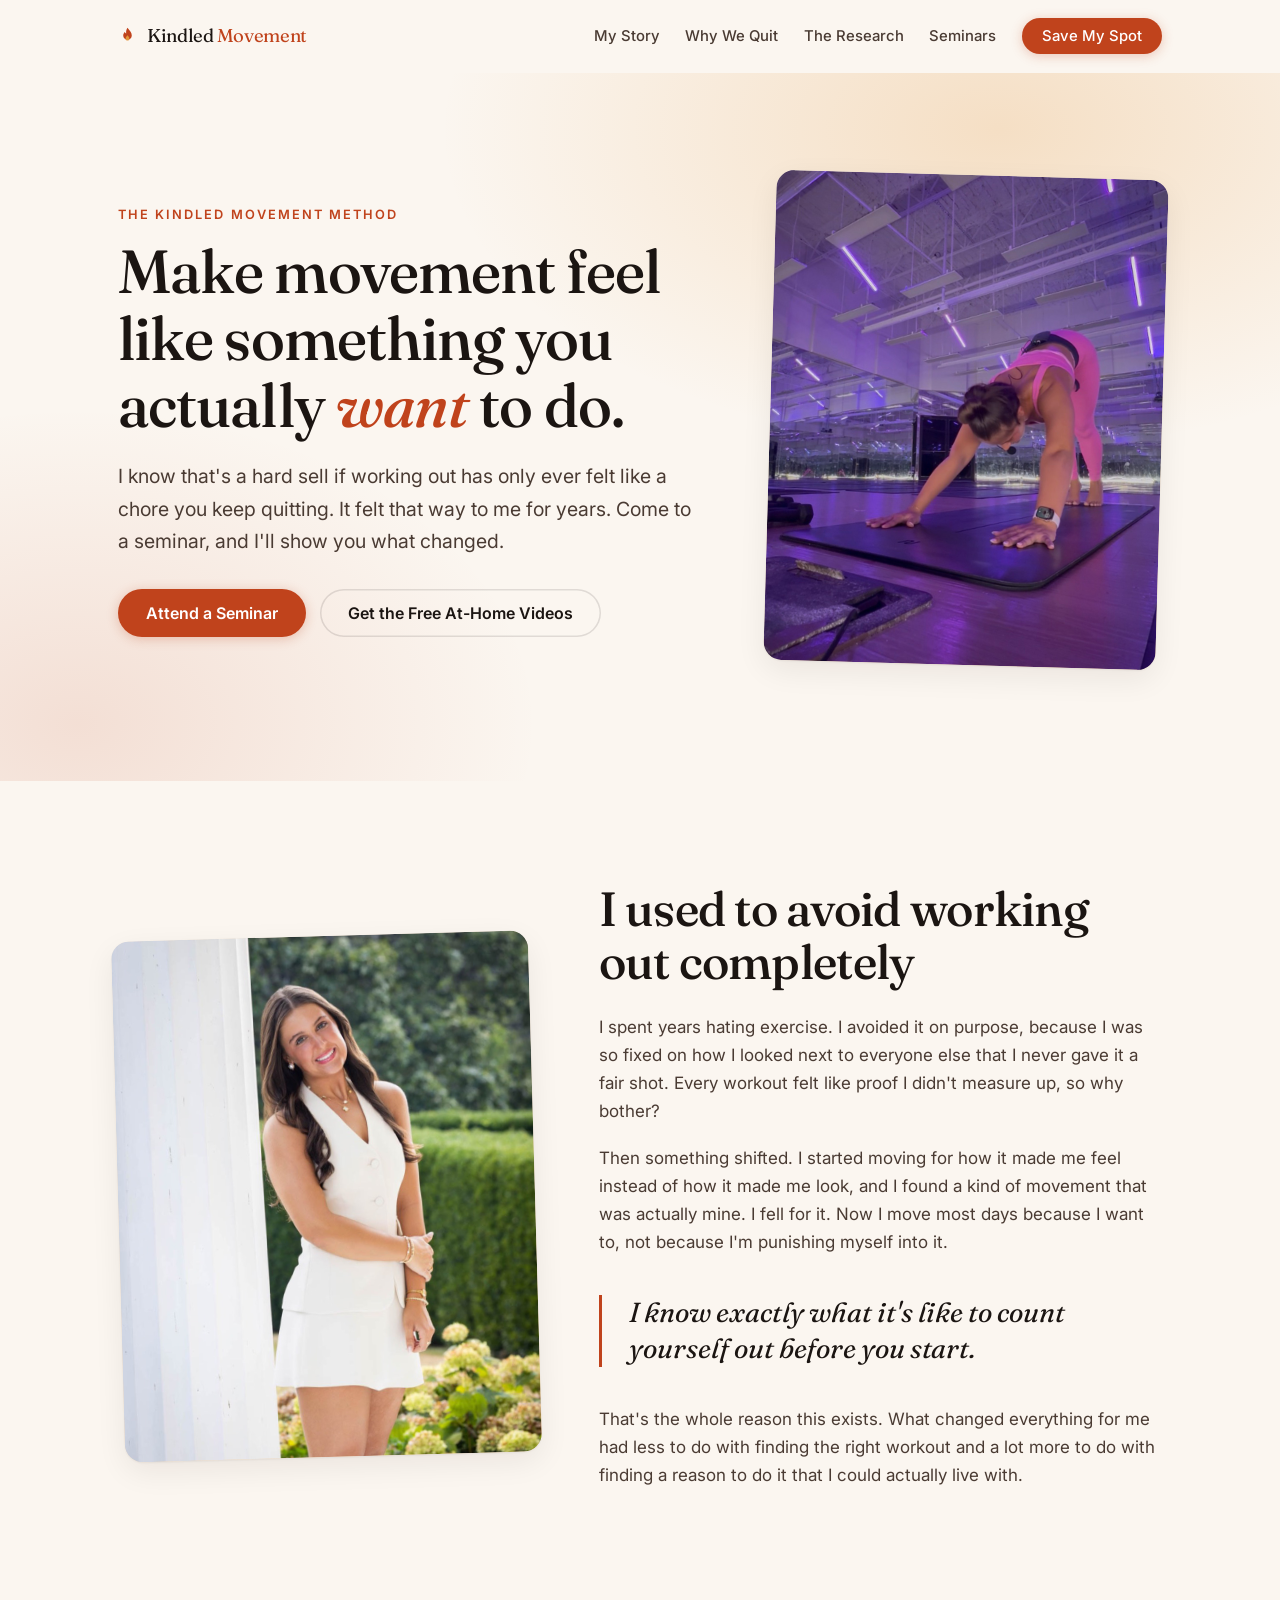
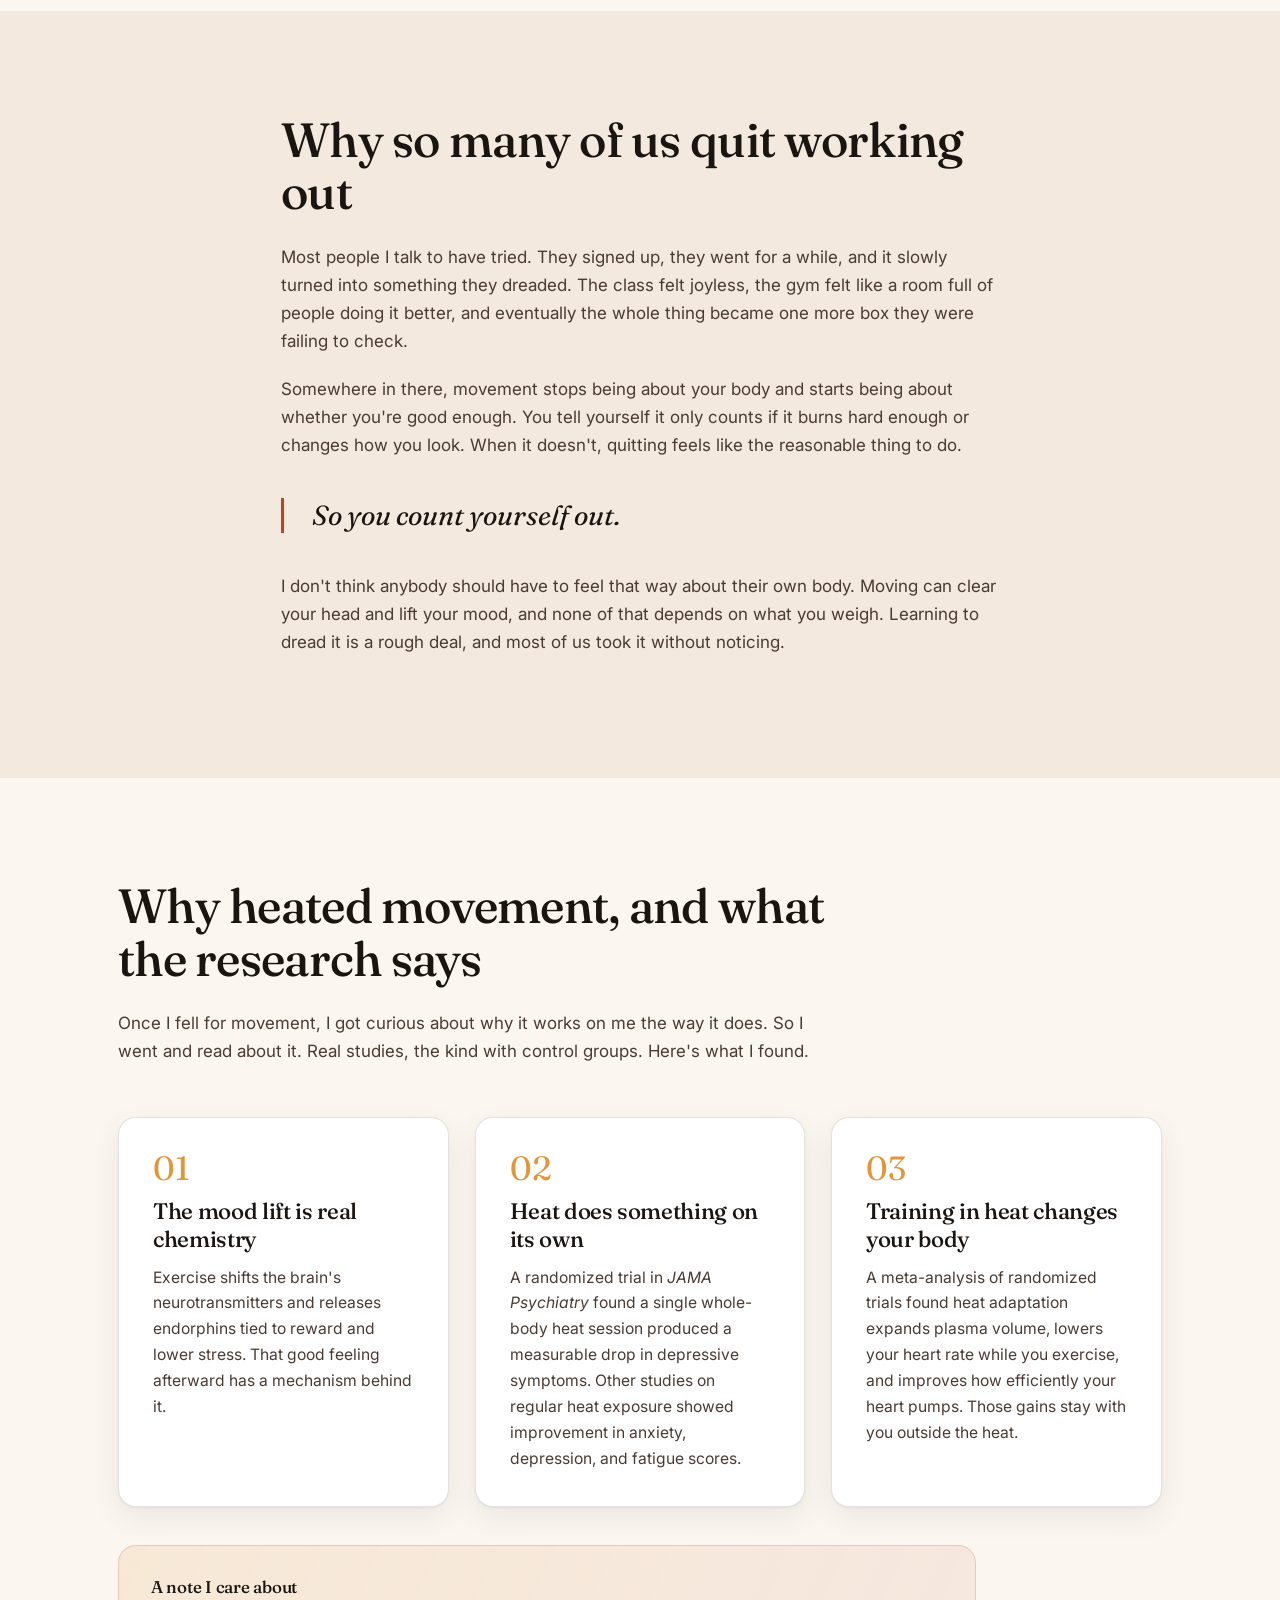
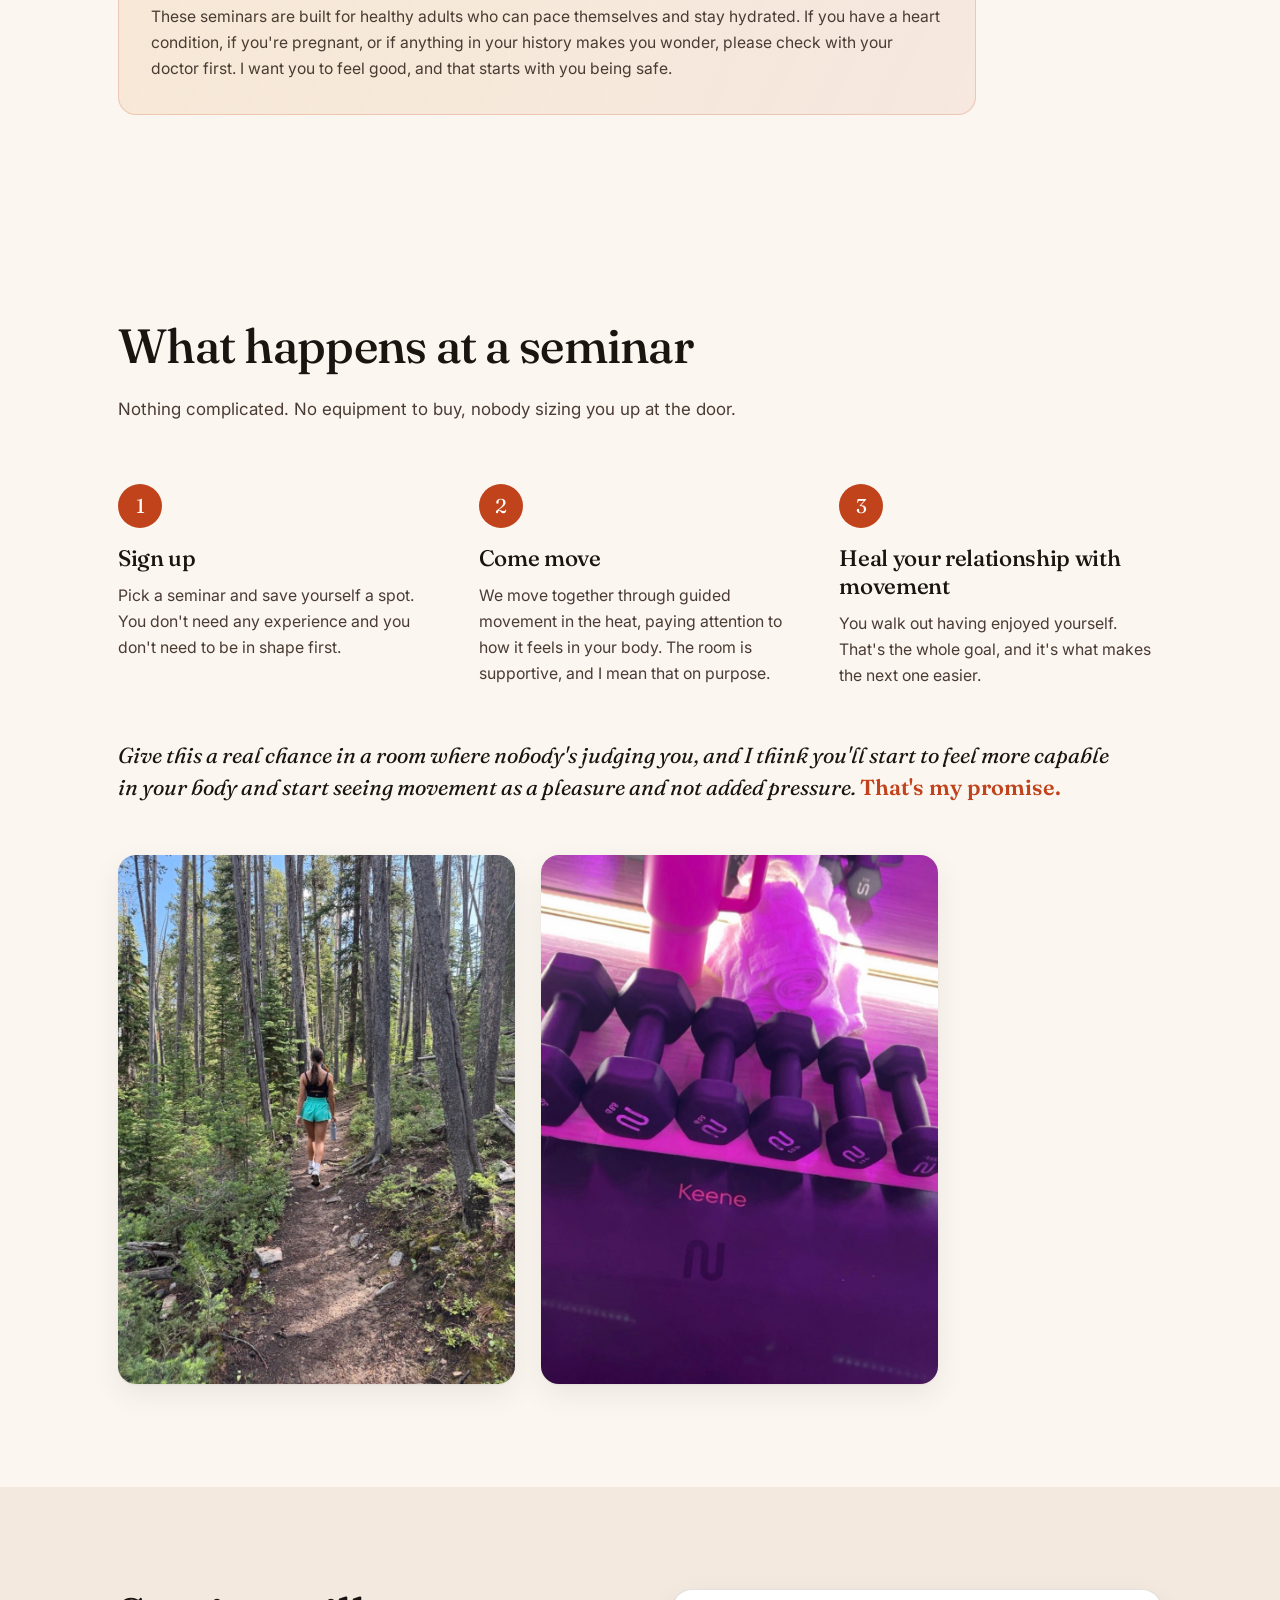
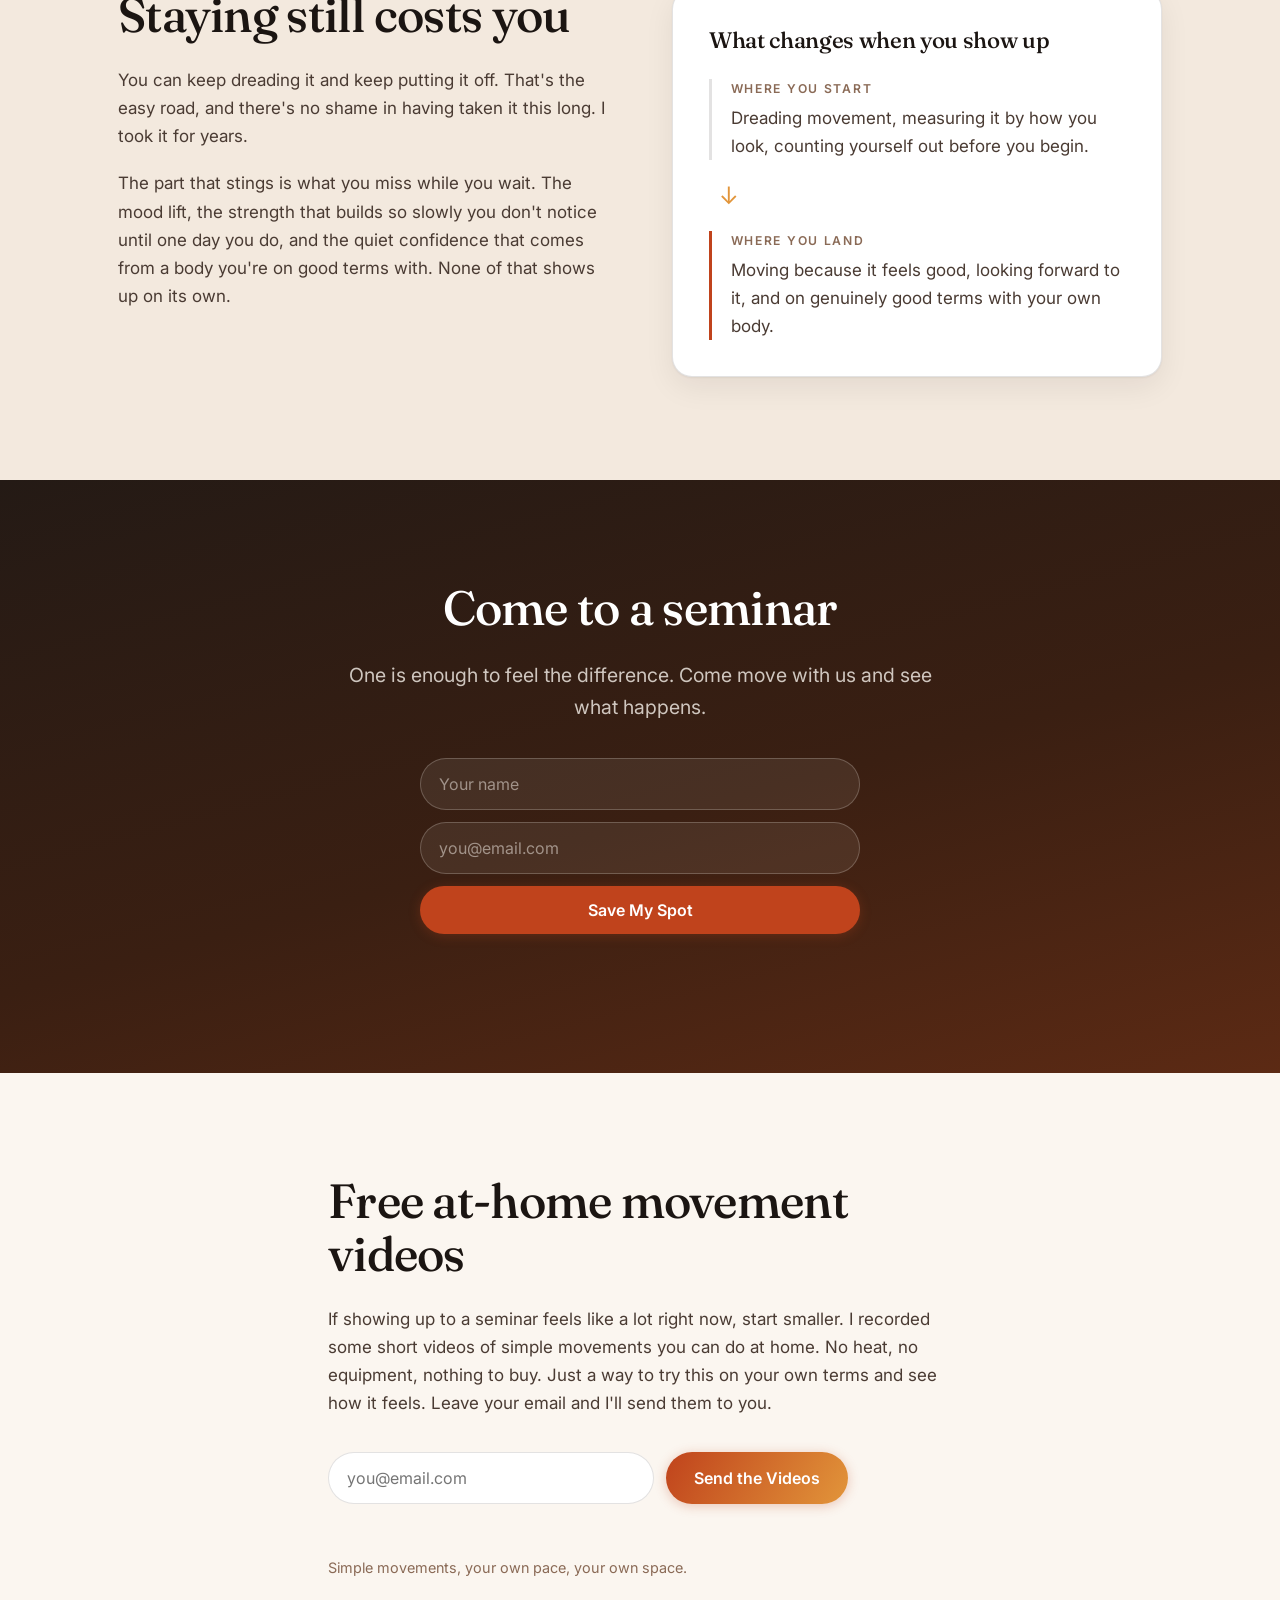
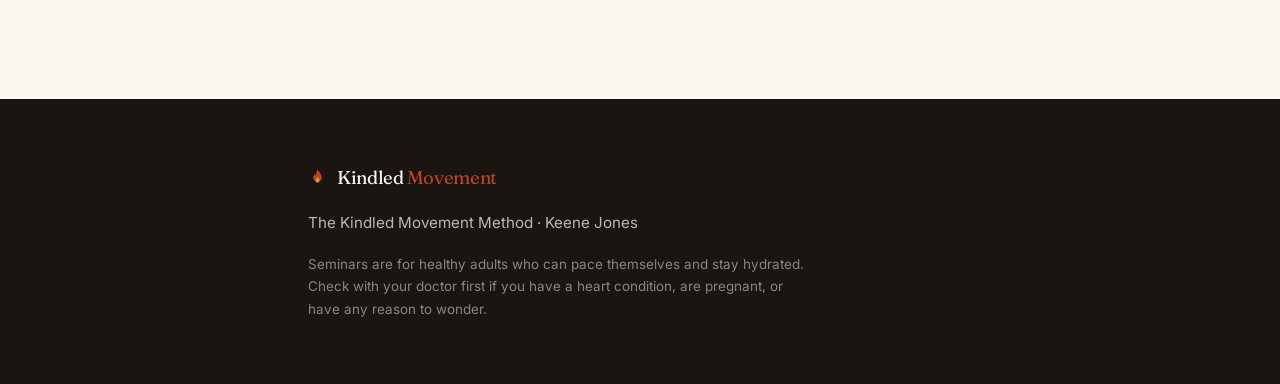
==== commit 15d2d2c6: "Add Keene's photos to the hero, story and seminar strip Five images cropped from the Drive folder: t" ====
--- a/index.html
+++ b/index.html
@@ -51,7 +51,7 @@
       </div>
     </div>
     <figure class="hero-fig">
-      <div class="ph ph-portrait" data-slot="hero" data-alt="Keene Jones"></div>
+      <div class="ph ph-portrait" data-slot="hero" data-alt="Keene moving through a pose in a heated studio"></div>
     </figure>
   </div>
 </section>
@@ -59,7 +59,7 @@
 <section class="section story" id="story">
   <div class="wrap grid-2">
     <figure class="story-fig">
-      <div class="ph ph-portrait" data-slot="story" data-alt="Keene Jones moving"></div>
+      <div class="ph ph-portrait" data-slot="story" data-alt="Keene Jones"></div>
     </figure>
     <div class="prose">
       <h2>I used to avoid working out completely</h2>
@@ -136,9 +136,8 @@
     </ol>
     <p class="promise">Give this a real chance in a room where nobody's judging you, and I think you'll start to feel more capable in your body and start seeing movement as a pleasure and not added pressure. <strong>That's my promise.</strong></p>
     <div class="strip">
-      <div class="ph ph-wide" data-slot="strip-1" data-alt="A moment from a movement session"></div>
-      <div class="ph ph-wide" data-slot="strip-2" data-alt="A moment from a movement session"></div>
-      <div class="ph ph-wide" data-slot="strip-3" data-alt="A moment from a movement session"></div>
+      <div class="ph ph-wide" data-slot="strip-1" data-alt="Heading up a trail through the woods"></div>
+      <div class="ph ph-wide" data-slot="strip-2" data-alt="Weights racked beside a mat marked Keene"></div>
     </div>
   </div>
 </section>
--- a/styles.css
+++ b/styles.css
@@ -107,7 +107,7 @@
 }
 .ph.has-img::after{display:none}
 .ph-portrait{aspect-ratio:4/5}
-.ph-wide{aspect-ratio:4/3}
+.ph-wide{aspect-ratio:3/4}
 .ph img{width:100%;height:100%;object-fit:cover;display:block}
 .hero-fig,.story-fig{margin:0}
 .hero-fig .ph{transform:rotate(1.6deg)}
@@ -141,7 +141,7 @@
 .step p{color:var(--ink-soft);margin:0;font-size:.99rem}
 .promise{max-width:72ch;margin:clamp(34px,4vw,54px) 0 0;font-family:var(--serif);font-size:clamp(1.1rem,1.9vw,1.36rem);line-height:1.45;font-style:italic;color:var(--ink)}
 .promise strong{font-style:normal;font-weight:600;color:var(--ember)}
-.strip{display:grid;grid-template-columns:repeat(3,1fr);gap:clamp(12px,1.6vw,20px);margin-top:clamp(34px,4vw,56px)}
+.strip{display:grid;grid-template-columns:repeat(2,1fr);gap:clamp(14px,2vw,26px);margin-top:clamp(34px,4vw,56px);max-width:820px}
 
 /* ---------- cost / shift ---------- */
 .cost-in{grid-template-columns:1fr 1fr;align-items:start}
@@ -192,7 +192,6 @@
   .story-fig{max-width:420px}
   .hero-fig .ph,.story-fig .ph{transform:none}
   .strip{grid-template-columns:1fr 1fr}
-  .strip > :nth-child(3){display:none}
 }
 @media (max-width:720px){
   body{font-size:16px}
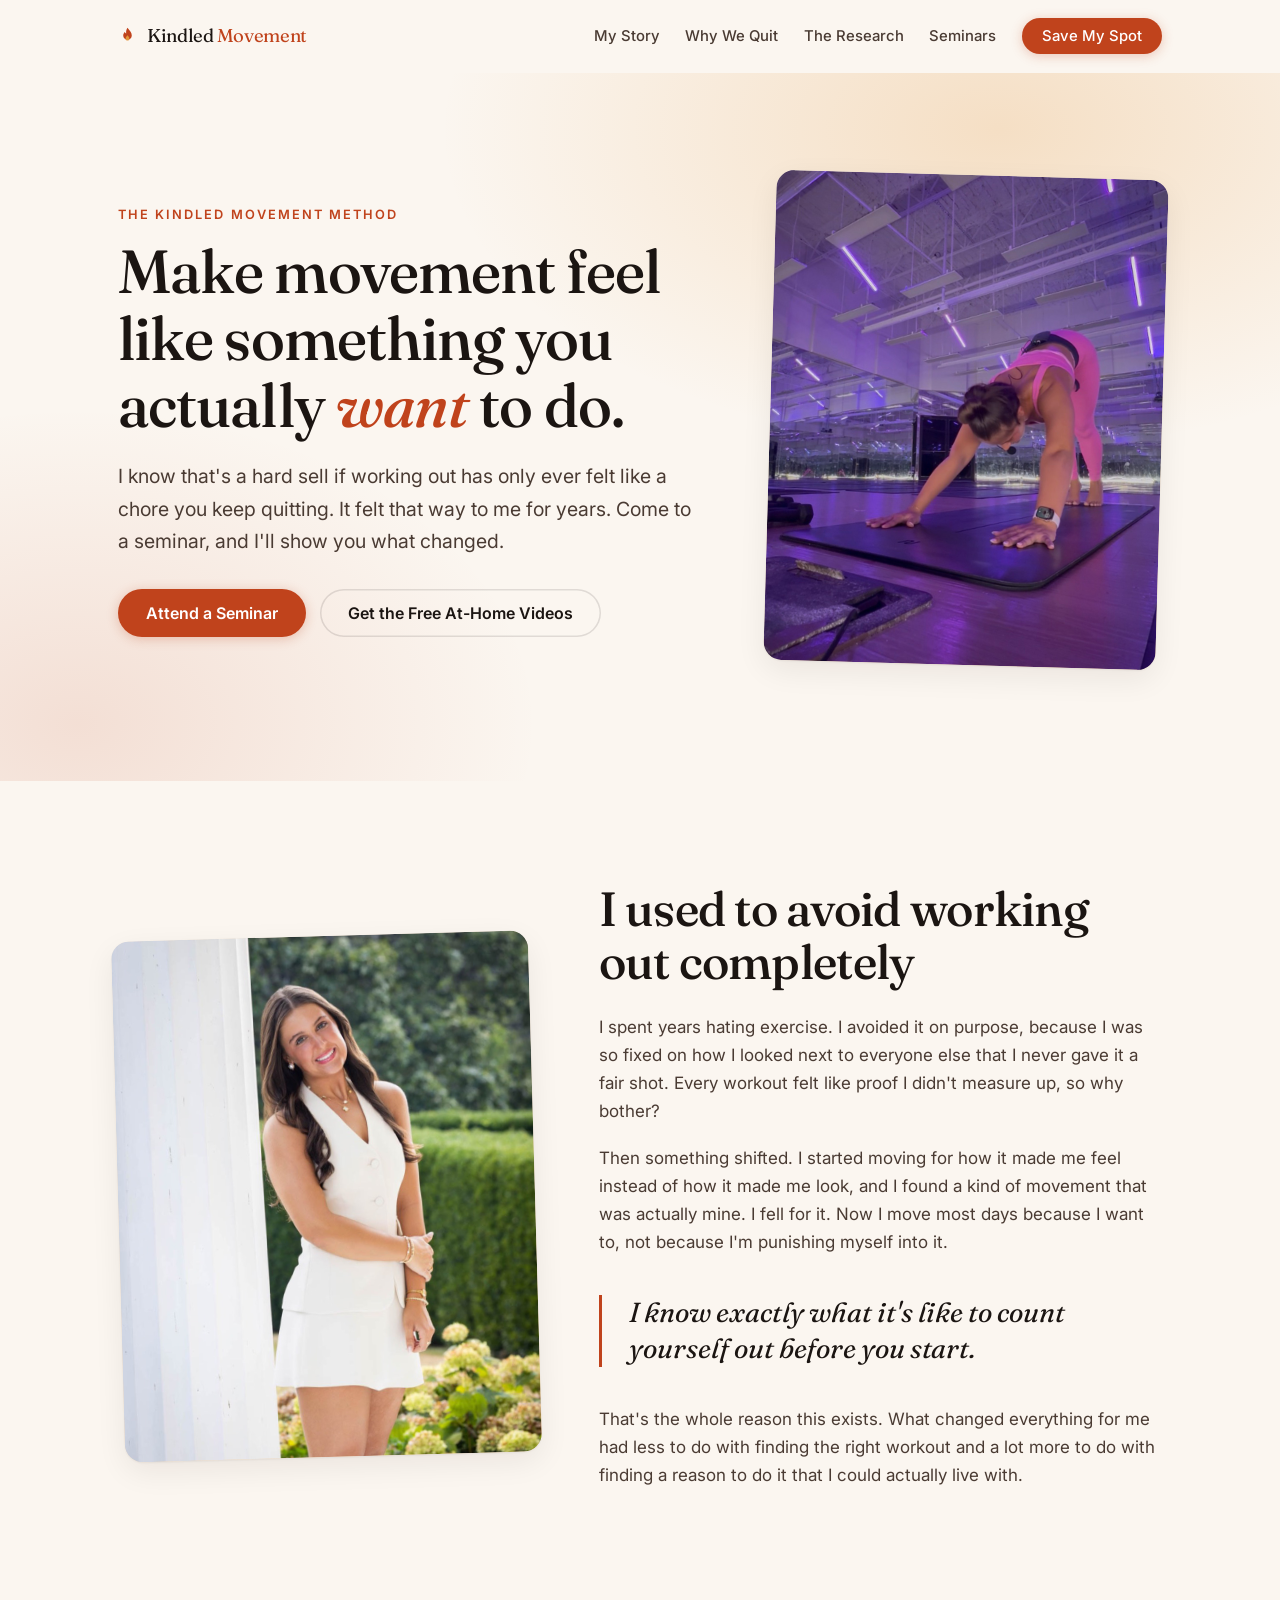
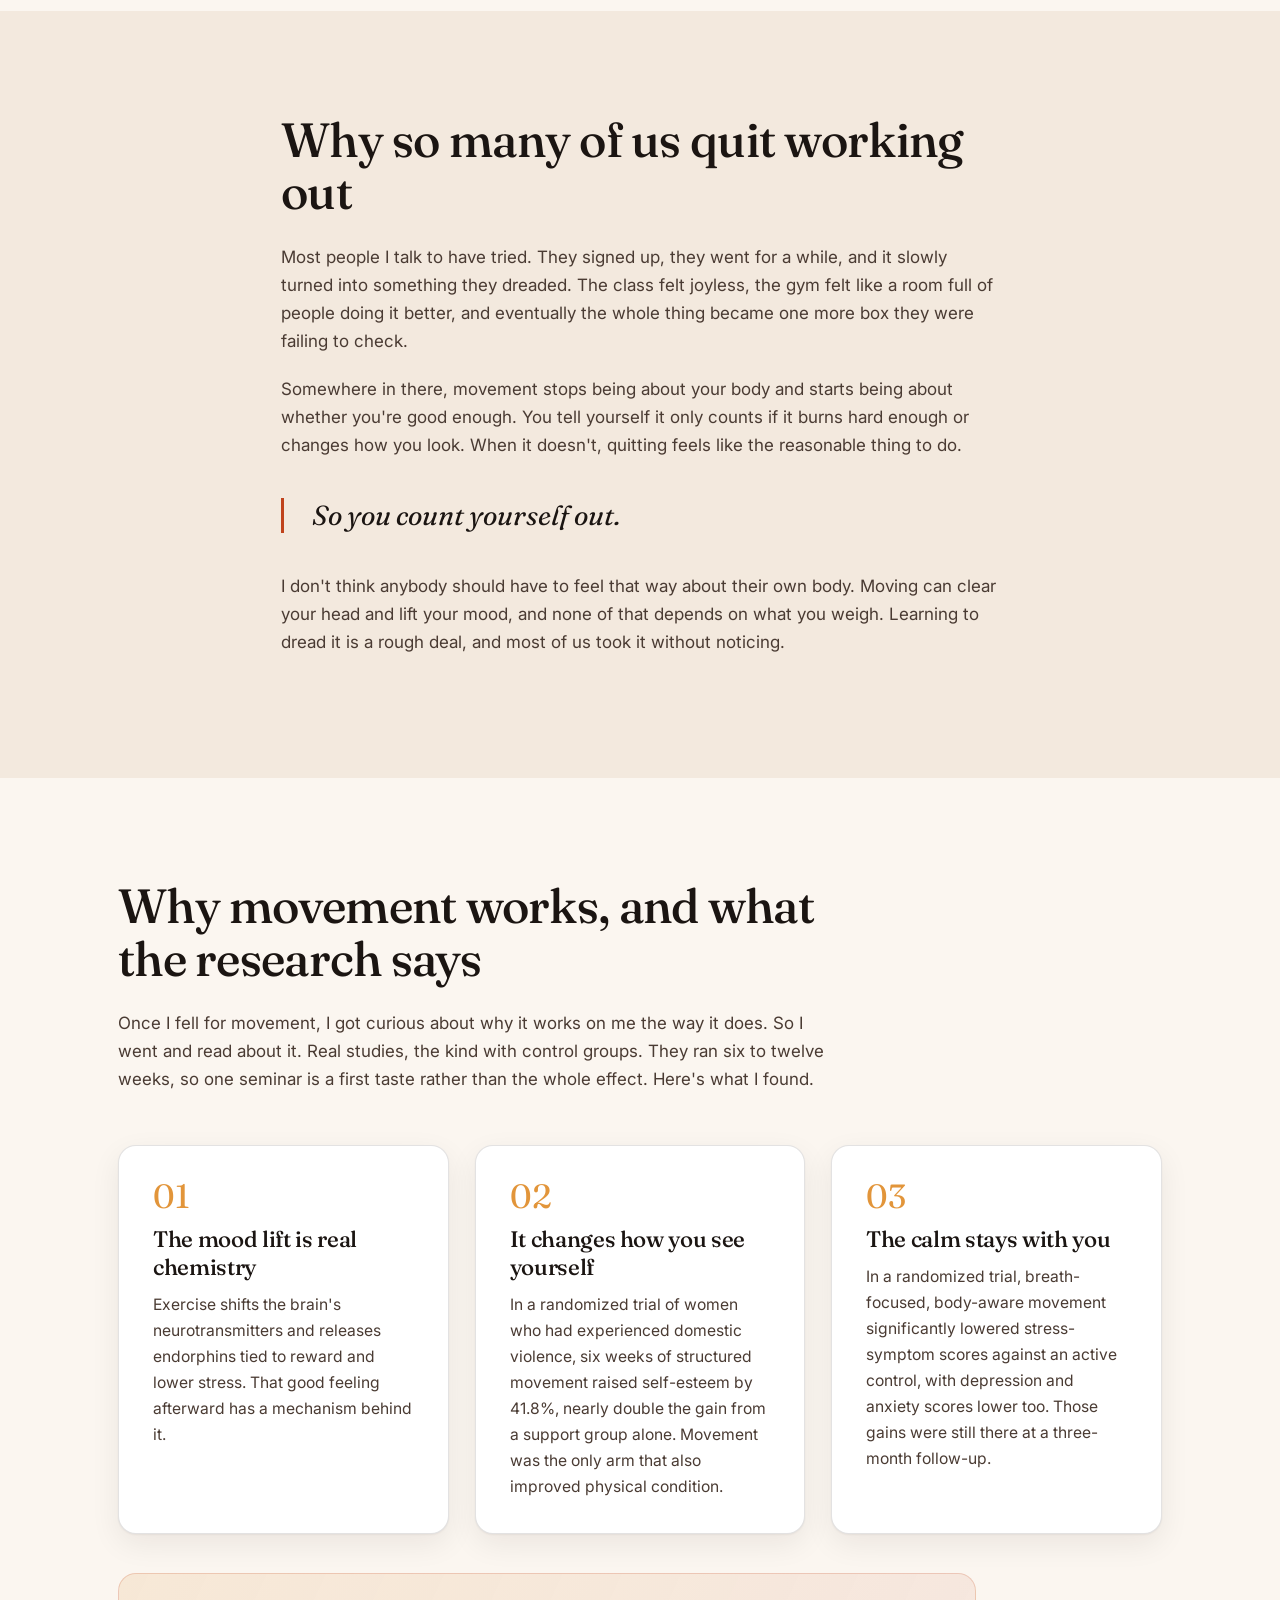
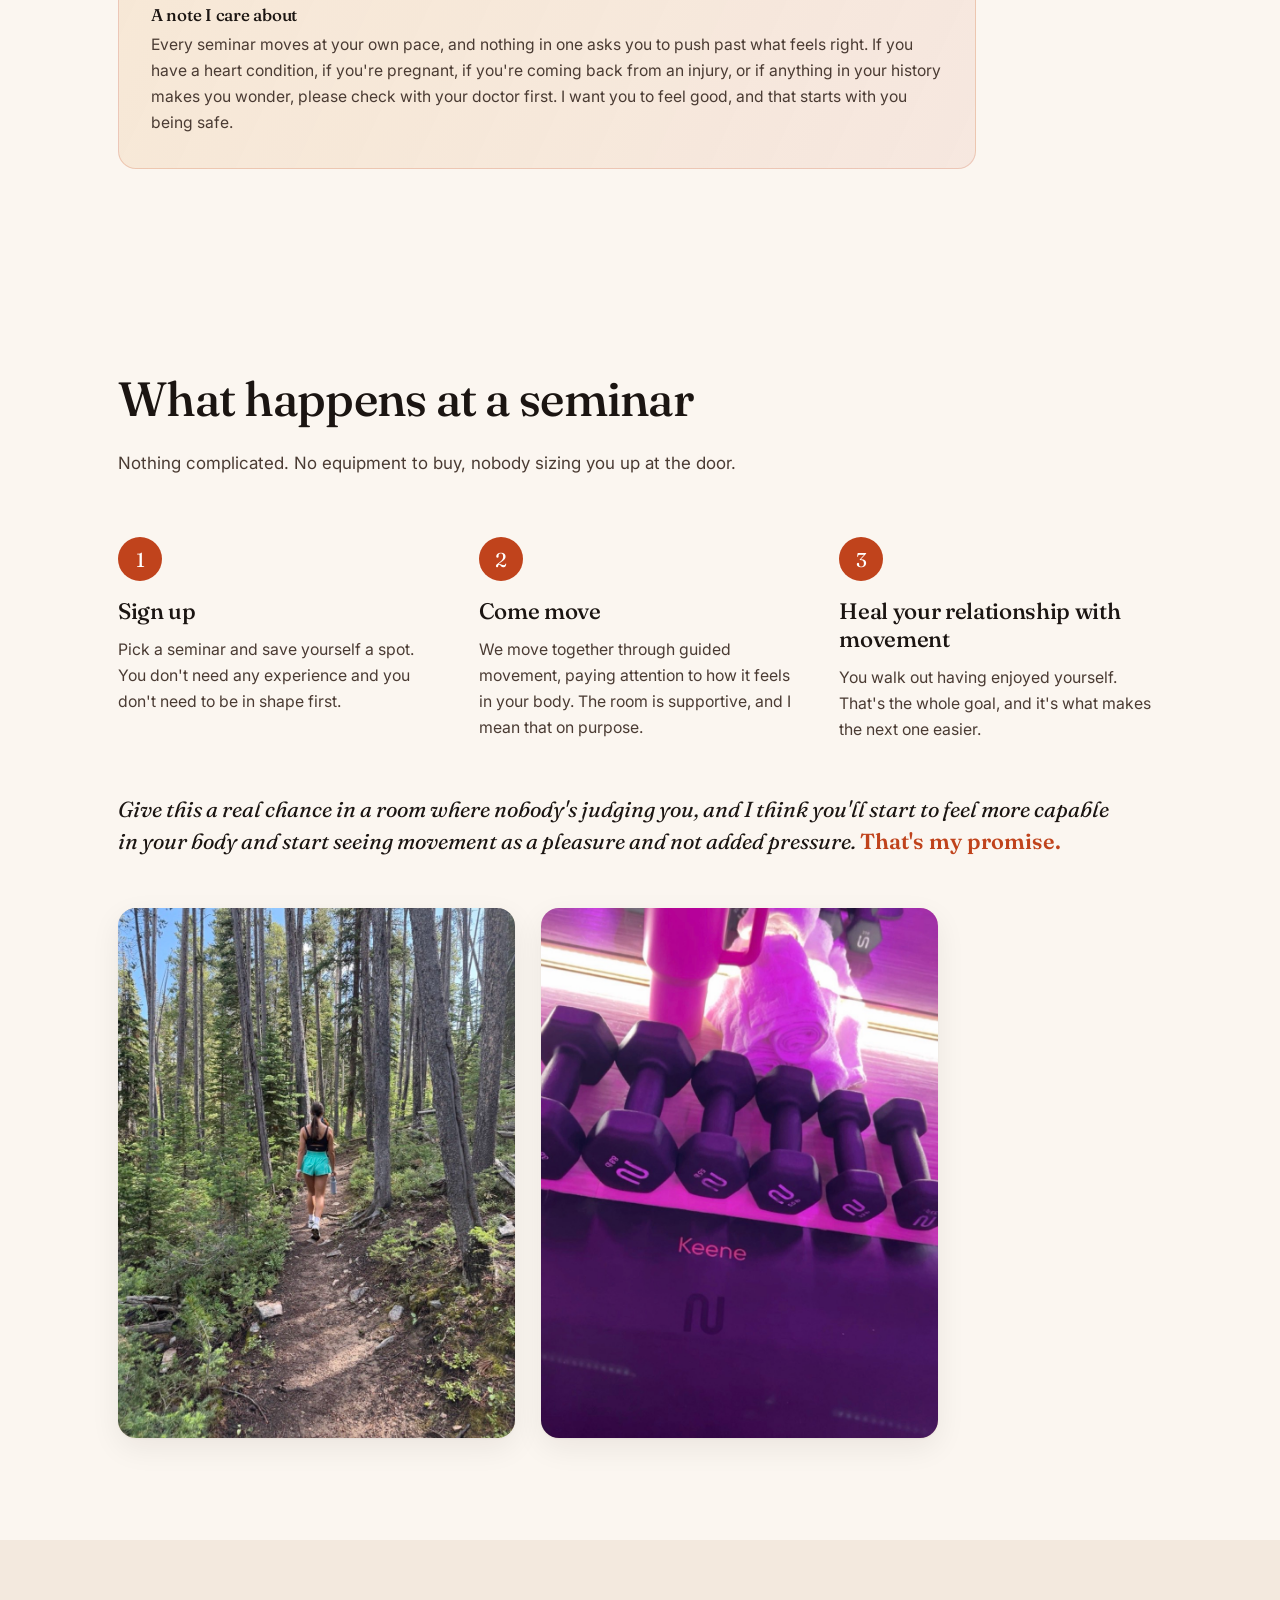
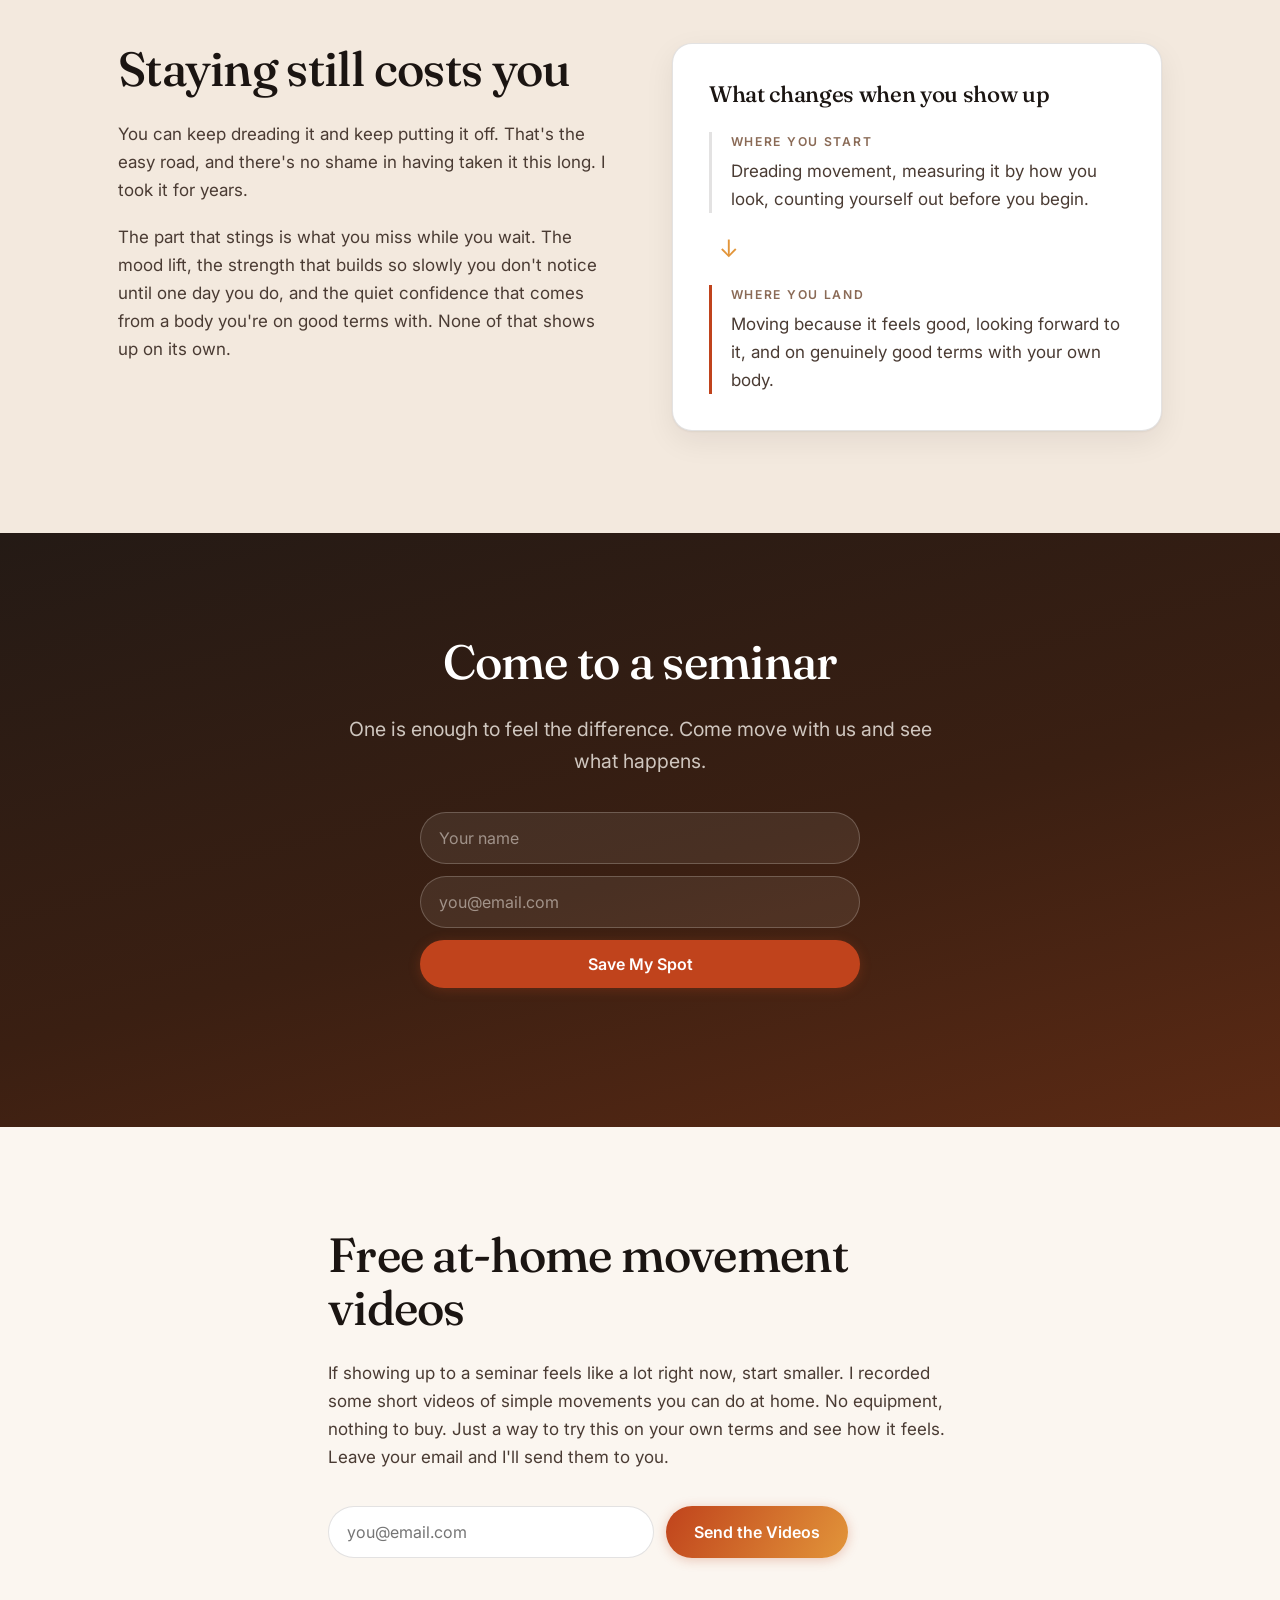
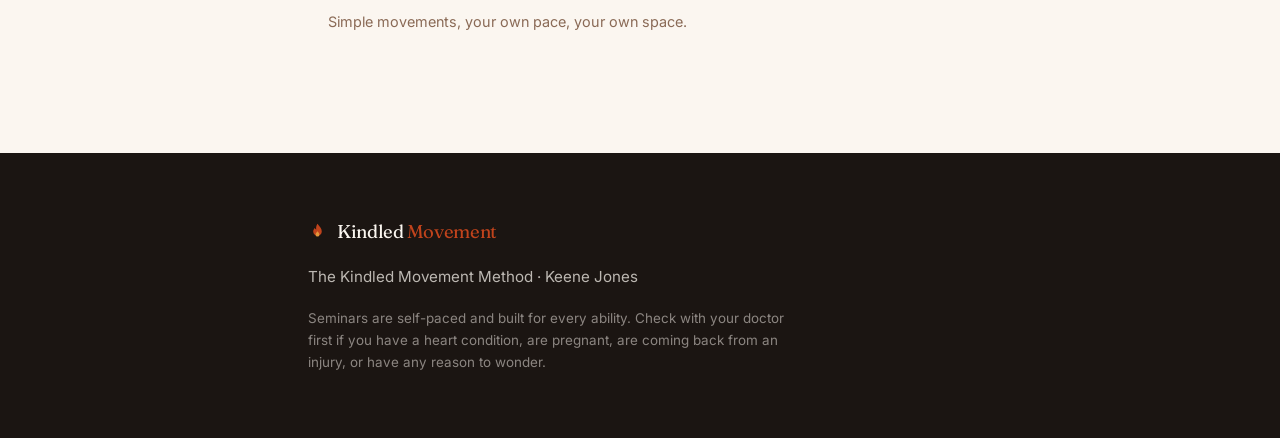
==== commit 5d4c27bc: "Drop the heat framing from the landing page copy The page is about movement, not heated movement. Re" ====
--- a/index.html
+++ b/index.html
@@ -4,7 +4,7 @@
 <meta charset="utf-8">
 <meta name="viewport" content="width=device-width, initial-scale=1">
 <title>The Kindled Movement Method | Keene Jones</title>
-<meta name="description" content="Movement seminars built on how it makes you feel, not how it makes you look. Heated group movement for people who have counted themselves out.">
+<meta name="description" content="Movement seminars built on how it makes you feel, not how it makes you look. Group movement for people who have counted themselves out.">
 <meta name="robots" content="noindex, nofollow">
 <meta property="og:title" content="The Kindled Movement Method">
 <meta property="og:description" content="Make movement feel like something you actually want to do.">
@@ -51,7 +51,7 @@
       </div>
     </div>
     <figure class="hero-fig">
-      <div class="ph ph-portrait" data-slot="hero" data-alt="Keene moving through a pose in a heated studio"></div>
+      <div class="ph ph-portrait" data-slot="hero" data-alt="Keene moving through a pose in the studio"></div>
     </figure>
   </div>
 </section>
@@ -84,8 +84,8 @@
 <section class="section research" id="research">
   <div class="wrap">
     <div class="sec-head">
-      <h2>Why heated movement, and what the research says</h2>
-      <p class="sec-sub">Once I fell for movement, I got curious about why it works on me the way it does. So I went and read about it. Real studies, the kind with control groups. Here's what I found.</p>
+      <h2>Why movement works, and what the research says</h2>
+      <p class="sec-sub">Once I fell for movement, I got curious about why it works on me the way it does. So I went and read about it. Real studies, the kind with control groups. They ran six to twelve weeks, so one seminar is a first taste rather than the whole effect. Here's what I found.</p>
     </div>
     <ol class="cards">
       <li class="card">
@@ -95,18 +95,18 @@
       </li>
       <li class="card">
         <span class="card-num">02</span>
-        <h3>Heat does something on its own</h3>
-        <p>A randomized trial in <em>JAMA Psychiatry</em> found a single whole-body heat session produced a measurable drop in depressive symptoms. Other studies on regular heat exposure showed improvement in anxiety, depression, and fatigue scores.</p>
+        <h3>It changes how you see yourself</h3>
+        <p>In a randomized trial of women who had experienced domestic violence, six weeks of structured movement raised self-esteem by 41.8%, nearly double the gain from a support group alone. Movement was the only arm that also improved physical condition.</p>
       </li>
       <li class="card">
         <span class="card-num">03</span>
-        <h3>Training in heat changes your body</h3>
-        <p>A meta-analysis of randomized trials found heat adaptation expands plasma volume, lowers your heart rate while you exercise, and improves how efficiently your heart pumps. Those gains stay with you outside the heat.</p>
+        <h3>The calm stays with you</h3>
+        <p>In a randomized trial, breath-focused, body-aware movement significantly lowered stress-symptom scores against an active control, with depression and anxiety scores lower too. Those gains were still there at a three-month follow-up.</p>
       </li>
     </ol>
     <aside class="note">
       <h4>A note I care about</h4>
-      <p>These seminars are built for healthy adults who can pace themselves and stay hydrated. If you have a heart condition, if you're pregnant, or if anything in your history makes you wonder, please check with your doctor first. I want you to feel good, and that starts with you being safe.</p>
+      <p>Every seminar moves at your own pace, and nothing in one asks you to push past what feels right. If you have a heart condition, if you're pregnant, if you're coming back from an injury, or if anything in your history makes you wonder, please check with your doctor first. I want you to feel good, and that starts with you being safe.</p>
     </aside>
   </div>
 </section>
@@ -126,7 +126,7 @@
       <li class="step">
         <span class="step-n">2</span>
         <h3>Come move</h3>
-        <p>We move together through guided movement in the heat, paying attention to how it feels in your body. The room is supportive, and I mean that on purpose.</p>
+        <p>We move together through guided movement, paying attention to how it feels in your body. The room is supportive, and I mean that on purpose.</p>
       </li>
       <li class="step">
         <span class="step-n">3</span>
@@ -184,7 +184,7 @@
 <section class="section videos" id="videos">
   <div class="wrap narrow">
     <h2>Free at-home movement videos</h2>
-    <p>If showing up to a seminar feels like a lot right now, start smaller. I recorded some short videos of simple movements you can do at home. No heat, no equipment, nothing to buy. Just a way to try this on your own terms and see how it feels. Leave your email and I'll send them to you.</p>
+    <p>If showing up to a seminar feels like a lot right now, start smaller. I recorded some short videos of simple movements you can do at home. No equipment, nothing to buy. Just a way to try this on your own terms and see how it feels. Leave your email and I'll send them to you.</p>
     <form class="form form-inline" id="video-form" novalidate>
       <label class="sr" for="vid-email">Your email</label>
       <input id="vid-email" name="email" type="email" placeholder="you@email.com" autocomplete="email" required>
@@ -201,7 +201,7 @@
   <div class="wrap footer-in">
     <p class="mark mark-foot"><svg class="mark-flame" viewBox="0 0 24 24" aria-hidden="true"><path d="M12 1.6c3.2 4.2 5.4 6 5.4 9.7a5.4 5.4 0 0 1-10.8 0c0-1.8.8-3.2 1.9-4.5.5 1 1.1 1.7 1.9 2.1-.5-2.7.2-5 1.6-7.3z"/><path class="mark-core" d="M12 11c1.5 1.9 2.4 2.8 2.4 4.4a2.4 2.4 0 0 1-4.8 0c0-1.6.9-2.5 2.4-4.4z"/></svg> <span class="mark-text">Kindled<em>Movement</em></span></p>
     <p class="footer-by">The Kindled Movement Method &middot; Keene Jones</p>
-    <p class="footer-fine">Seminars are for healthy adults who can pace themselves and stay hydrated. Check with your doctor first if you have a heart condition, are pregnant, or have any reason to wonder.</p>
+    <p class="footer-fine">Seminars are self-paced and built for every ability. Check with your doctor first if you have a heart condition, are pregnant, are coming back from an injury, or have any reason to wonder.</p>
   </div>
 </footer>
 
--- a/styles.css
+++ b/styles.css
@@ -142,6 +142,7 @@
 .promise{max-width:72ch;margin:clamp(34px,4vw,54px) 0 0;font-family:var(--serif);font-size:clamp(1.1rem,1.9vw,1.36rem);line-height:1.45;font-style:italic;color:var(--ink)}
 .promise strong{font-style:normal;font-weight:600;color:var(--ember)}
 .strip{display:grid;grid-template-columns:repeat(2,1fr);gap:clamp(14px,2vw,26px);margin-top:clamp(34px,4vw,56px);max-width:820px}
+.strip.strip-3{grid-template-columns:repeat(3,1fr);max-width:none}
 
 /* ---------- cost / shift ---------- */
 .cost-in{grid-template-columns:1fr 1fr;align-items:start}
@@ -206,3 +207,13 @@
   .nav-links .btn{margin-top:8px}
   .form-inline{grid-template-columns:1fr}
 }
+
+/* ---------- bibliography (Move Together page) ---------- */
+.biblio-sec{background:var(--paper-2)}
+.biblio{list-style:none;margin:0;padding:0;display:grid;gap:clamp(18px,2.4vw,28px);max-width:900px}
+.biblio > li{background:#fff;border:1px solid var(--line);border-radius:18px;padding:clamp(22px,2.6vw,30px);box-shadow:var(--shadow)}
+.bib-cite{font-family:var(--serif);font-size:1.02rem;line-height:1.4;color:var(--ink);margin:0 0 .7em}
+.bib-find{color:var(--ink-soft);font-size:.97rem;margin:0 0 .8em}
+.bib-use{margin:0;font-size:.94rem;color:var(--ink)}
+.bib-use span{display:inline-block;font-family:var(--sans);font-size:.7rem;font-weight:600;letter-spacing:.12em;
+  text-transform:uppercase;color:var(--ember);margin-right:.6em}
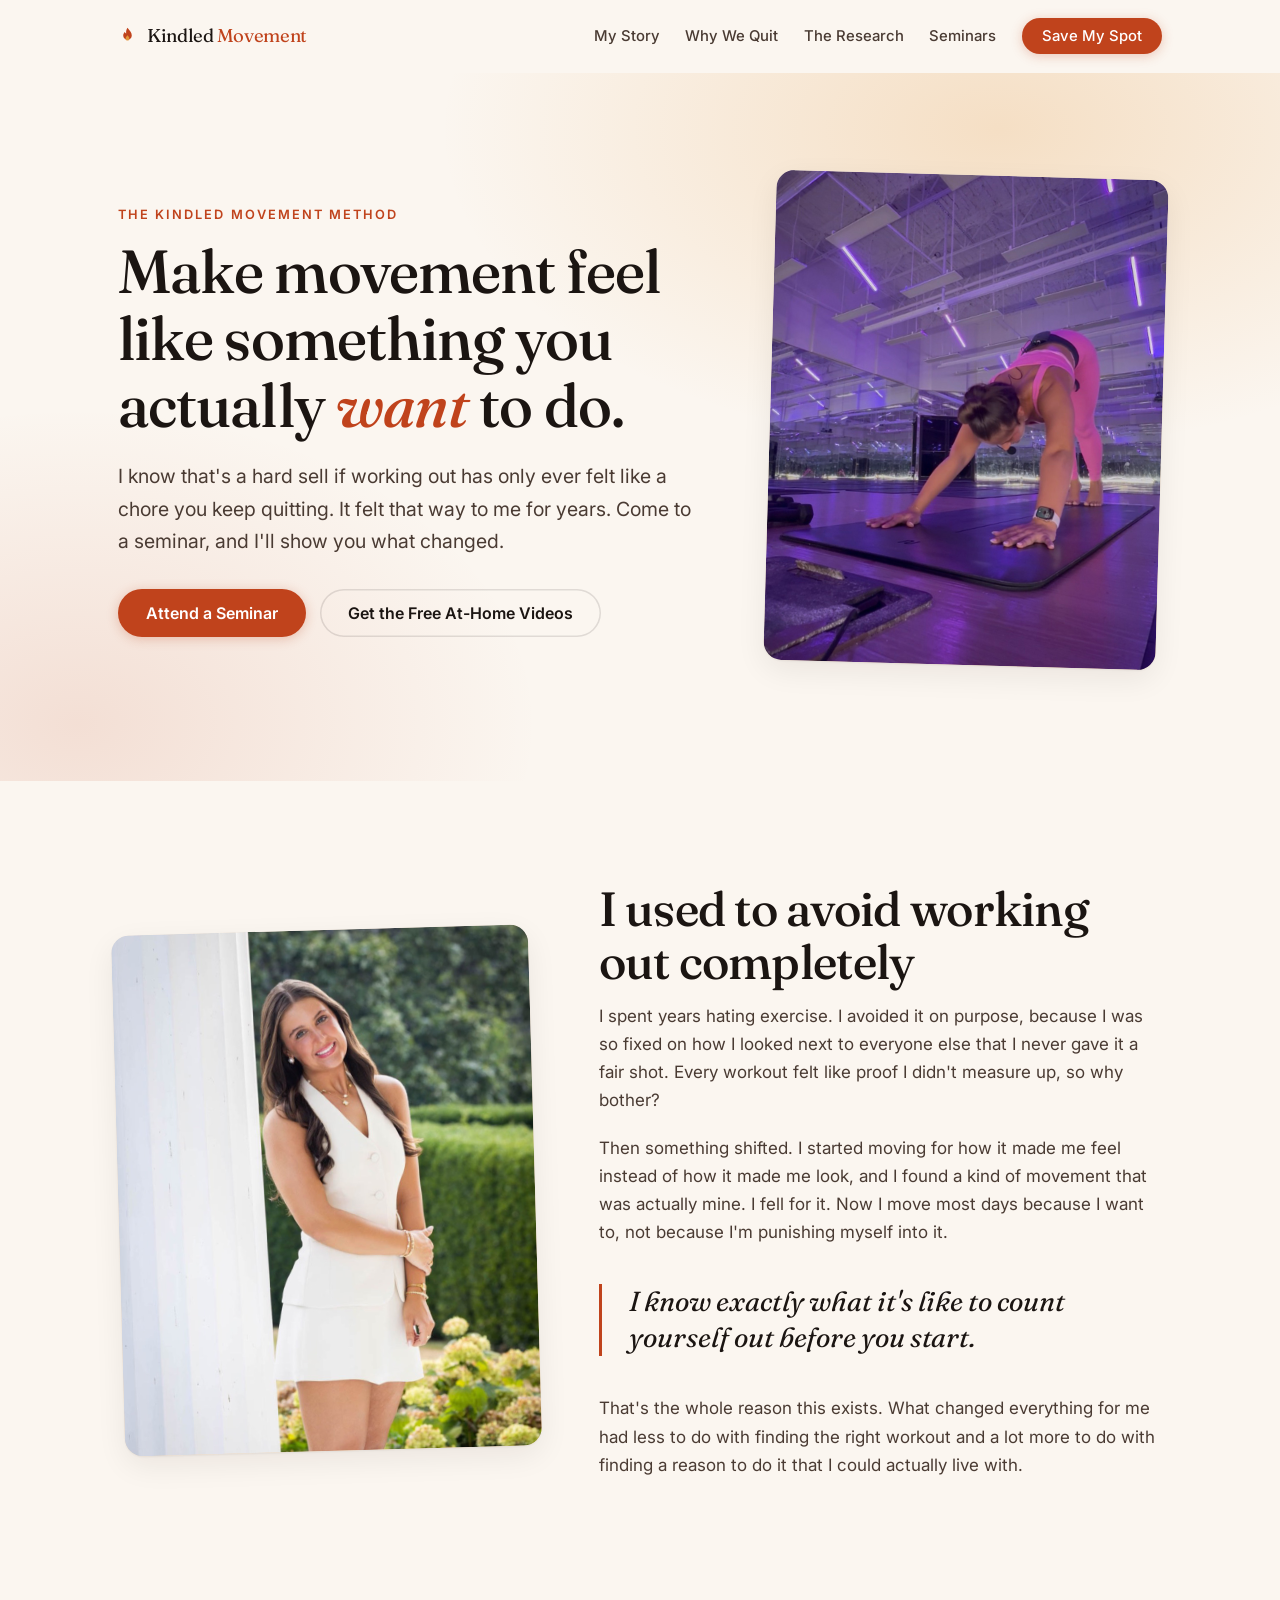
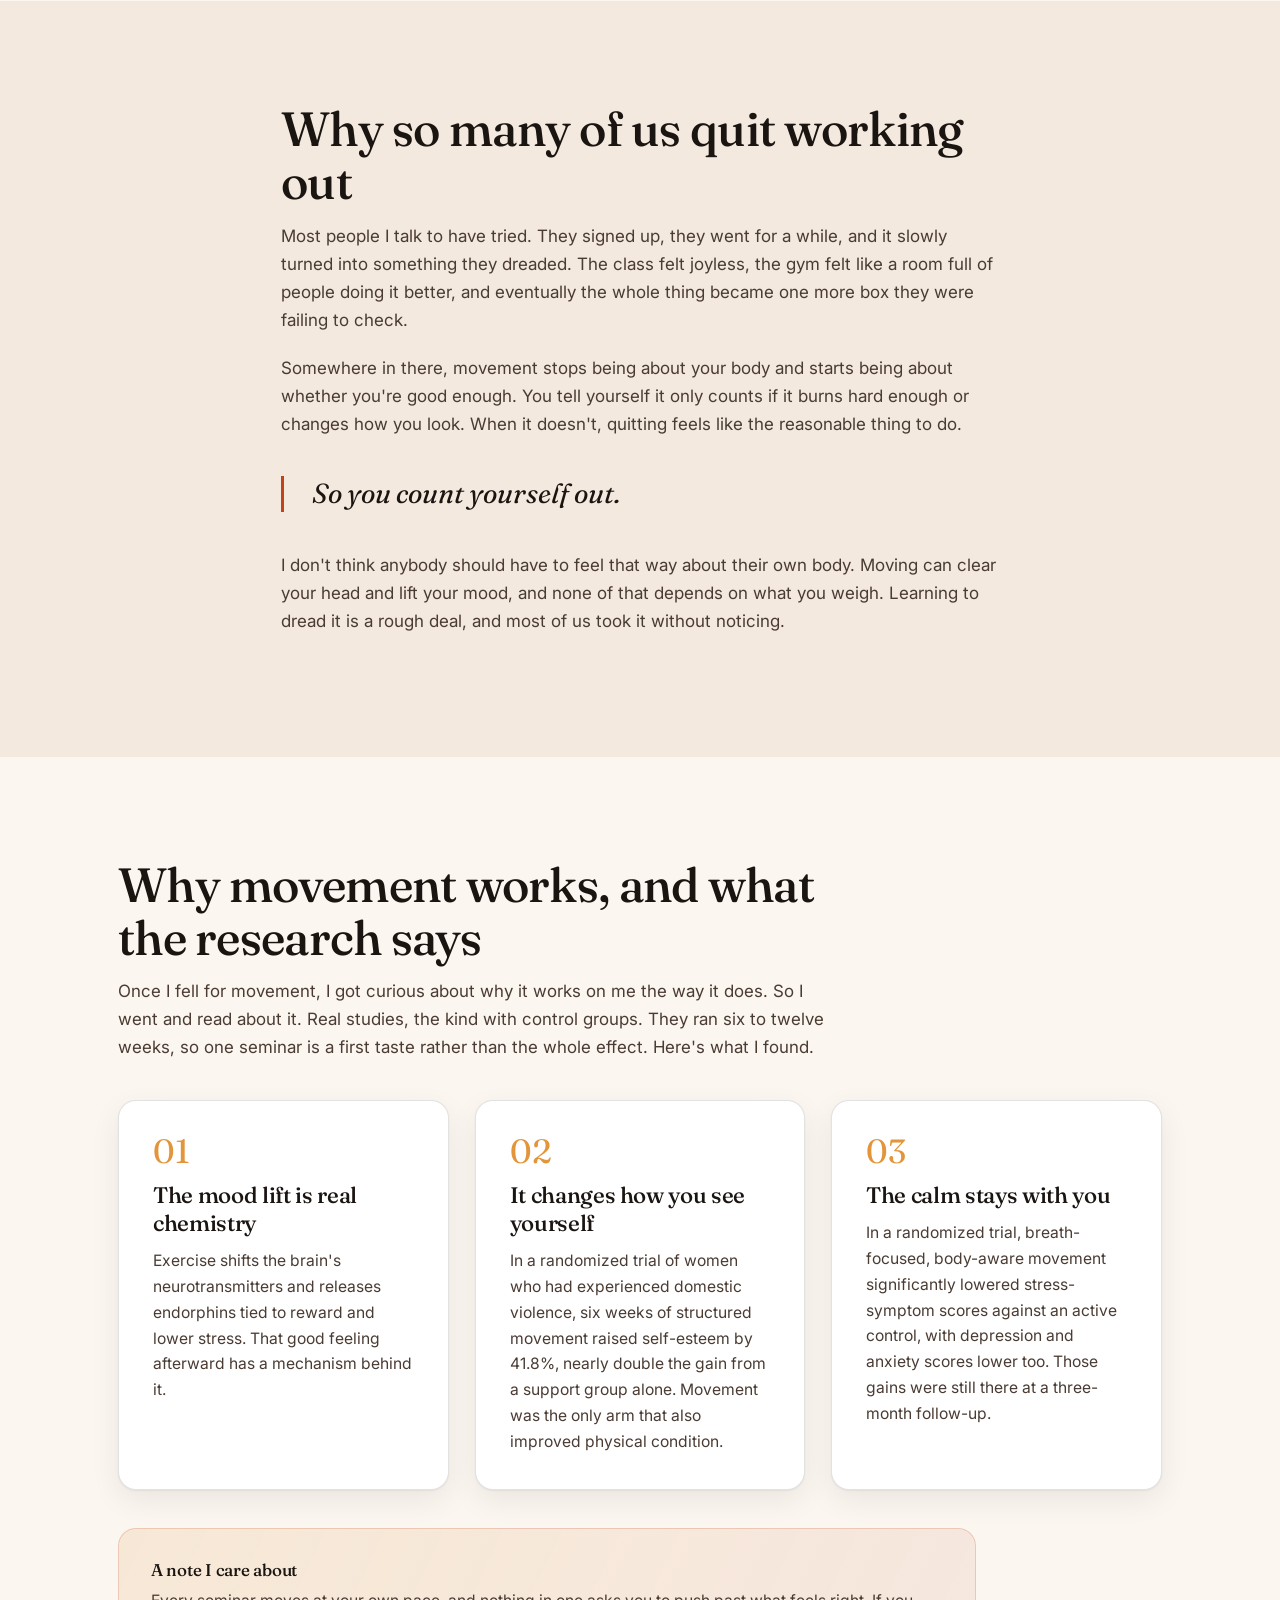
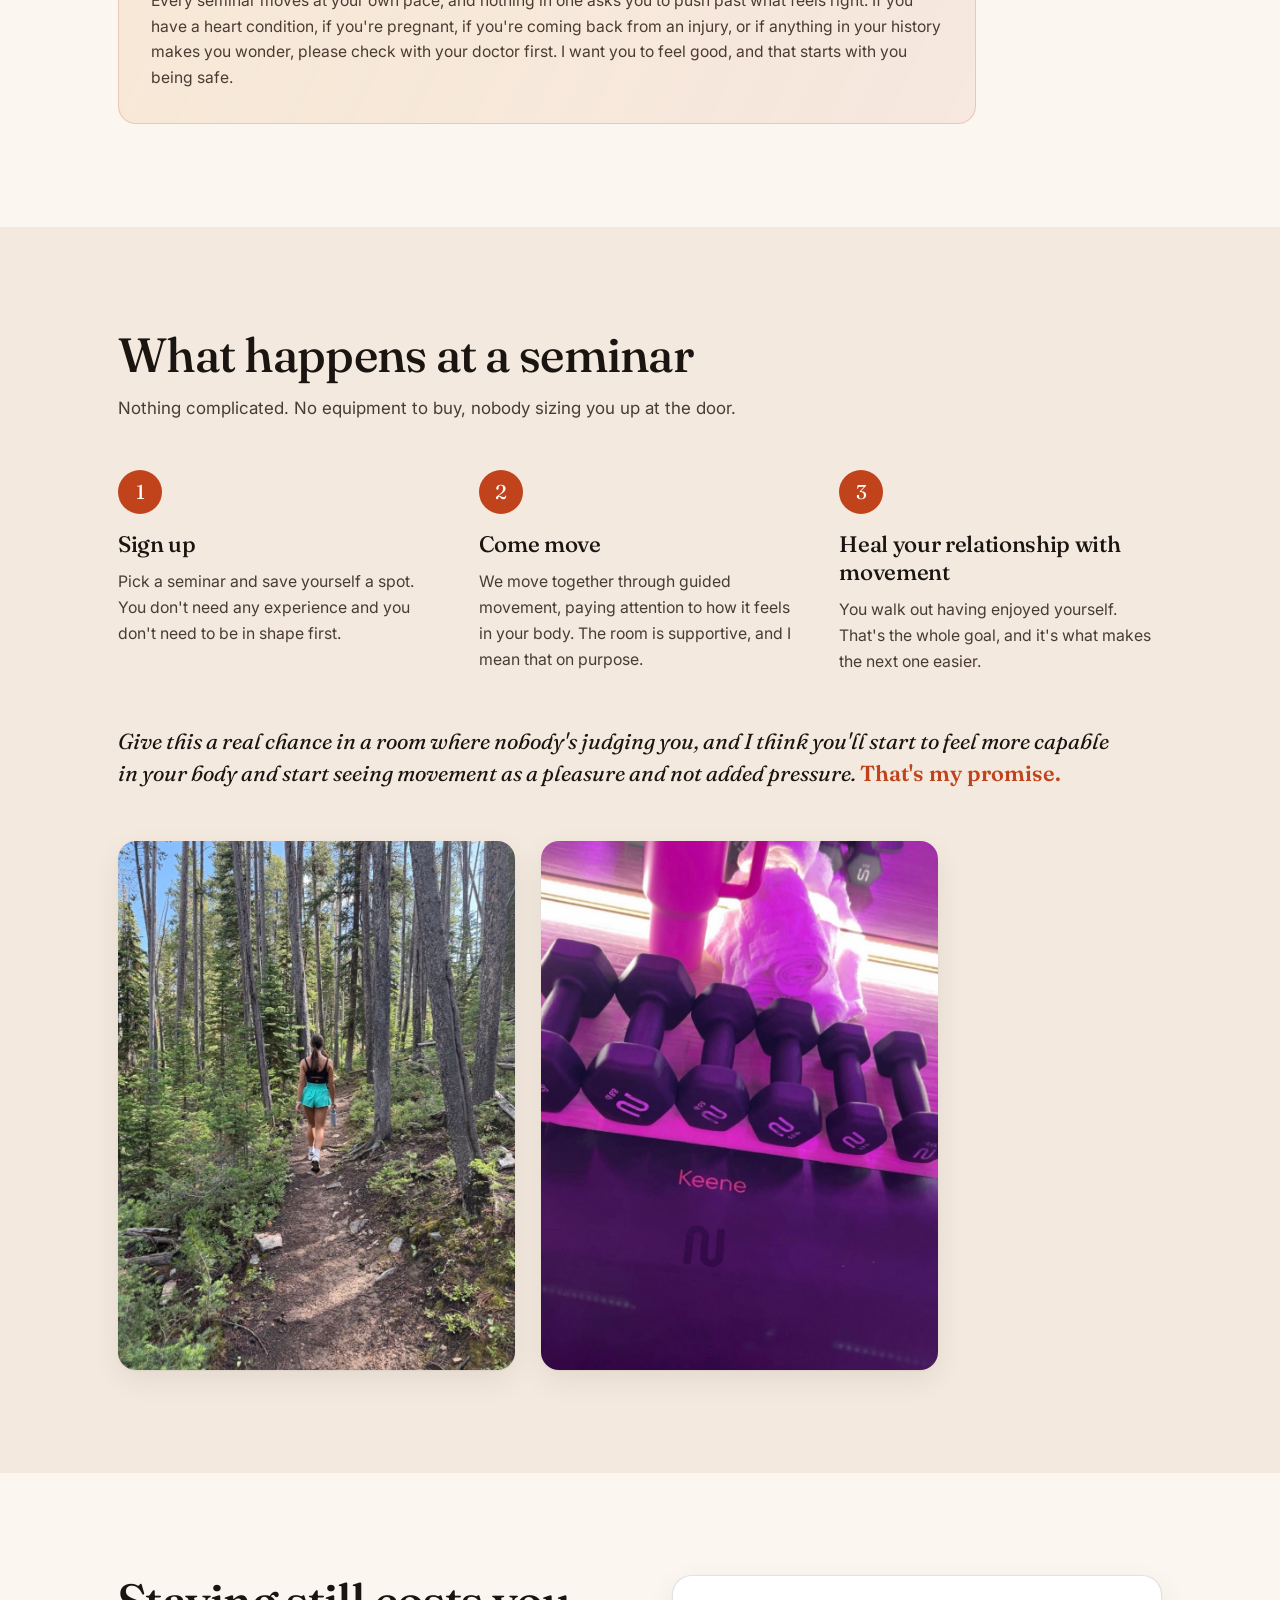
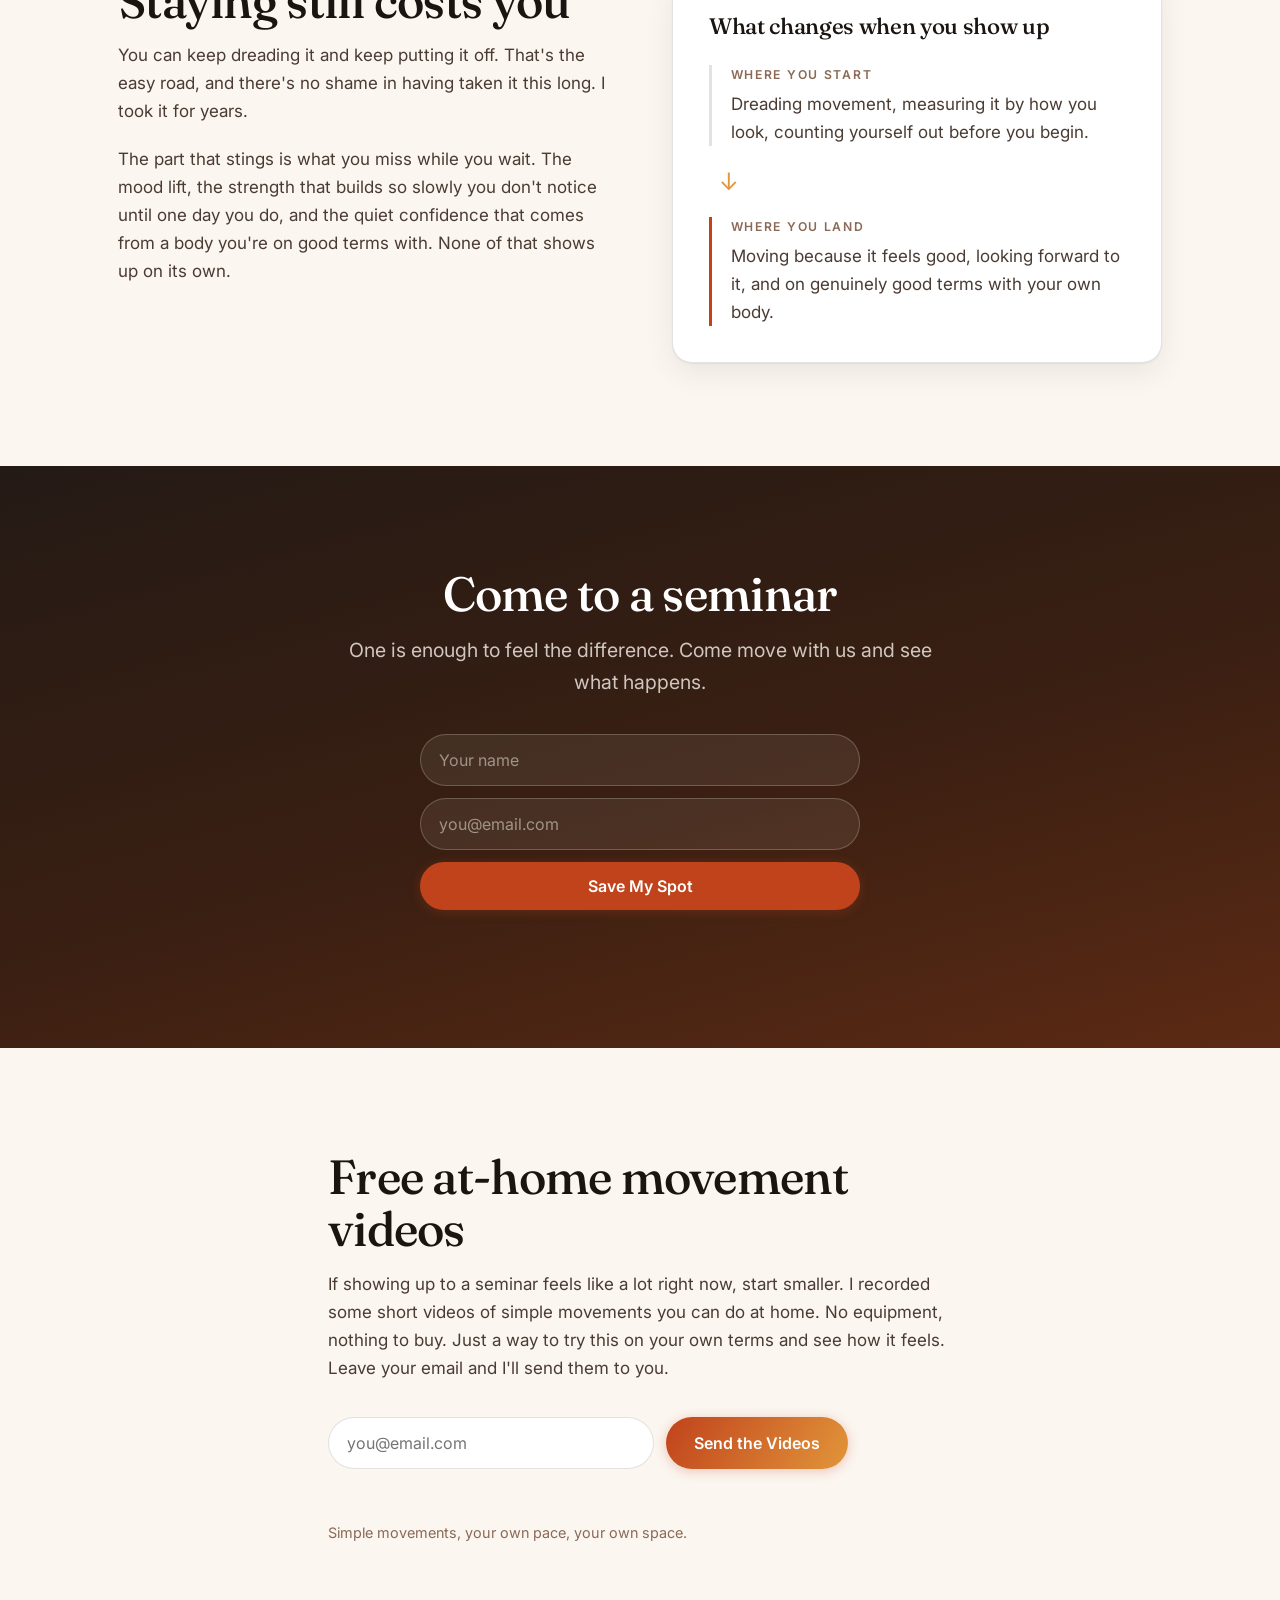
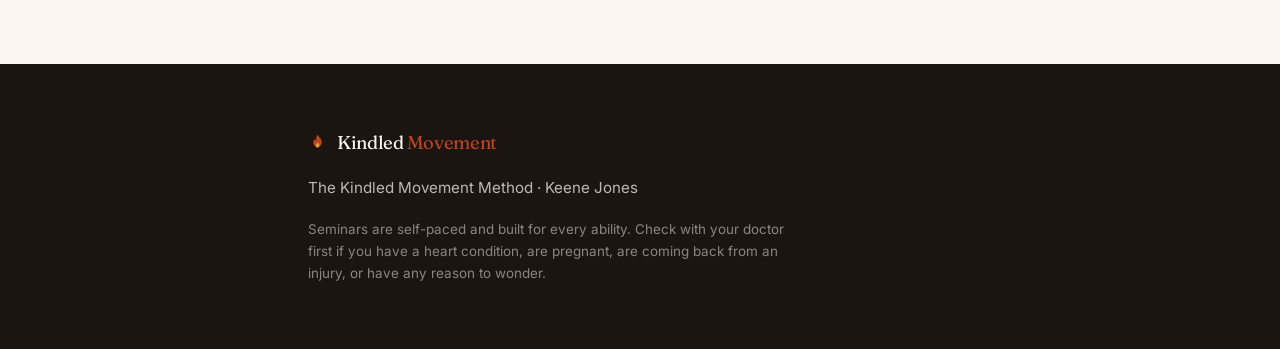
==== commit 76ac35ab: "Tighten heading spacing and restore the section band rhythm Headings sat too far from the text they " ====
--- a/index.html
+++ b/index.html
@@ -111,7 +111,7 @@
   </div>
 </section>
 
-<section class="section seminar" id="seminar">
+<section class="section band seminar" id="seminar">
   <div class="wrap">
     <div class="sec-head">
       <h2>What happens at a seminar</h2>
@@ -142,7 +142,7 @@
   </div>
 </section>
 
-<section class="section band cost">
+<section class="section cost">
   <div class="wrap">
     <div class="grid-2 cost-in">
       <div class="prose">
--- a/styles.css
+++ b/styles.css
@@ -32,10 +32,10 @@
 }
 
 img{max-width:100%;display:block}
-h1,h2,h3,h4{font-family:var(--serif);font-weight:500;line-height:1.1;letter-spacing:-.015em;margin:0 0 .5em}
+h1,h2,h3,h4{font-family:var(--serif);font-weight:500;line-height:1.1;letter-spacing:-.015em;margin:0 0 .34em}
 h1{font-size:clamp(2.4rem,5vw,3.8rem)}
-h2{font-size:clamp(1.9rem,4vw,3rem)}
-h3{font-size:clamp(1.15rem,2vw,1.4rem);line-height:1.25}
+h2{font-size:clamp(1.9rem,4vw,3rem);margin-bottom:.28em}
+h3{font-size:clamp(1.15rem,2vw,1.4rem);line-height:1.25;margin-bottom:.5em}
 p{margin:0 0 1.15em}
 em{font-style:italic}
 
@@ -121,7 +121,7 @@
 .prose-wide{max-width:74ch;margin-inline:auto}
 .prose p,.videos p{color:var(--ink-soft)}
 .pull{font-family:var(--serif);font-size:clamp(1.3rem,2.4vw,1.72rem);line-height:1.3;color:var(--ink)!important;font-style:italic;border-left:3px solid var(--ember);padding-left:1em;margin-block:1.4em}
-.sec-head{max-width:66ch;margin-bottom:clamp(32px,4vw,56px)}
+.sec-head{max-width:66ch;margin-bottom:clamp(24px,3vw,40px)}
 .sec-sub{color:var(--ink-soft);font-size:1.06rem;margin:0}
 
 /* ---------- research cards ---------- */
